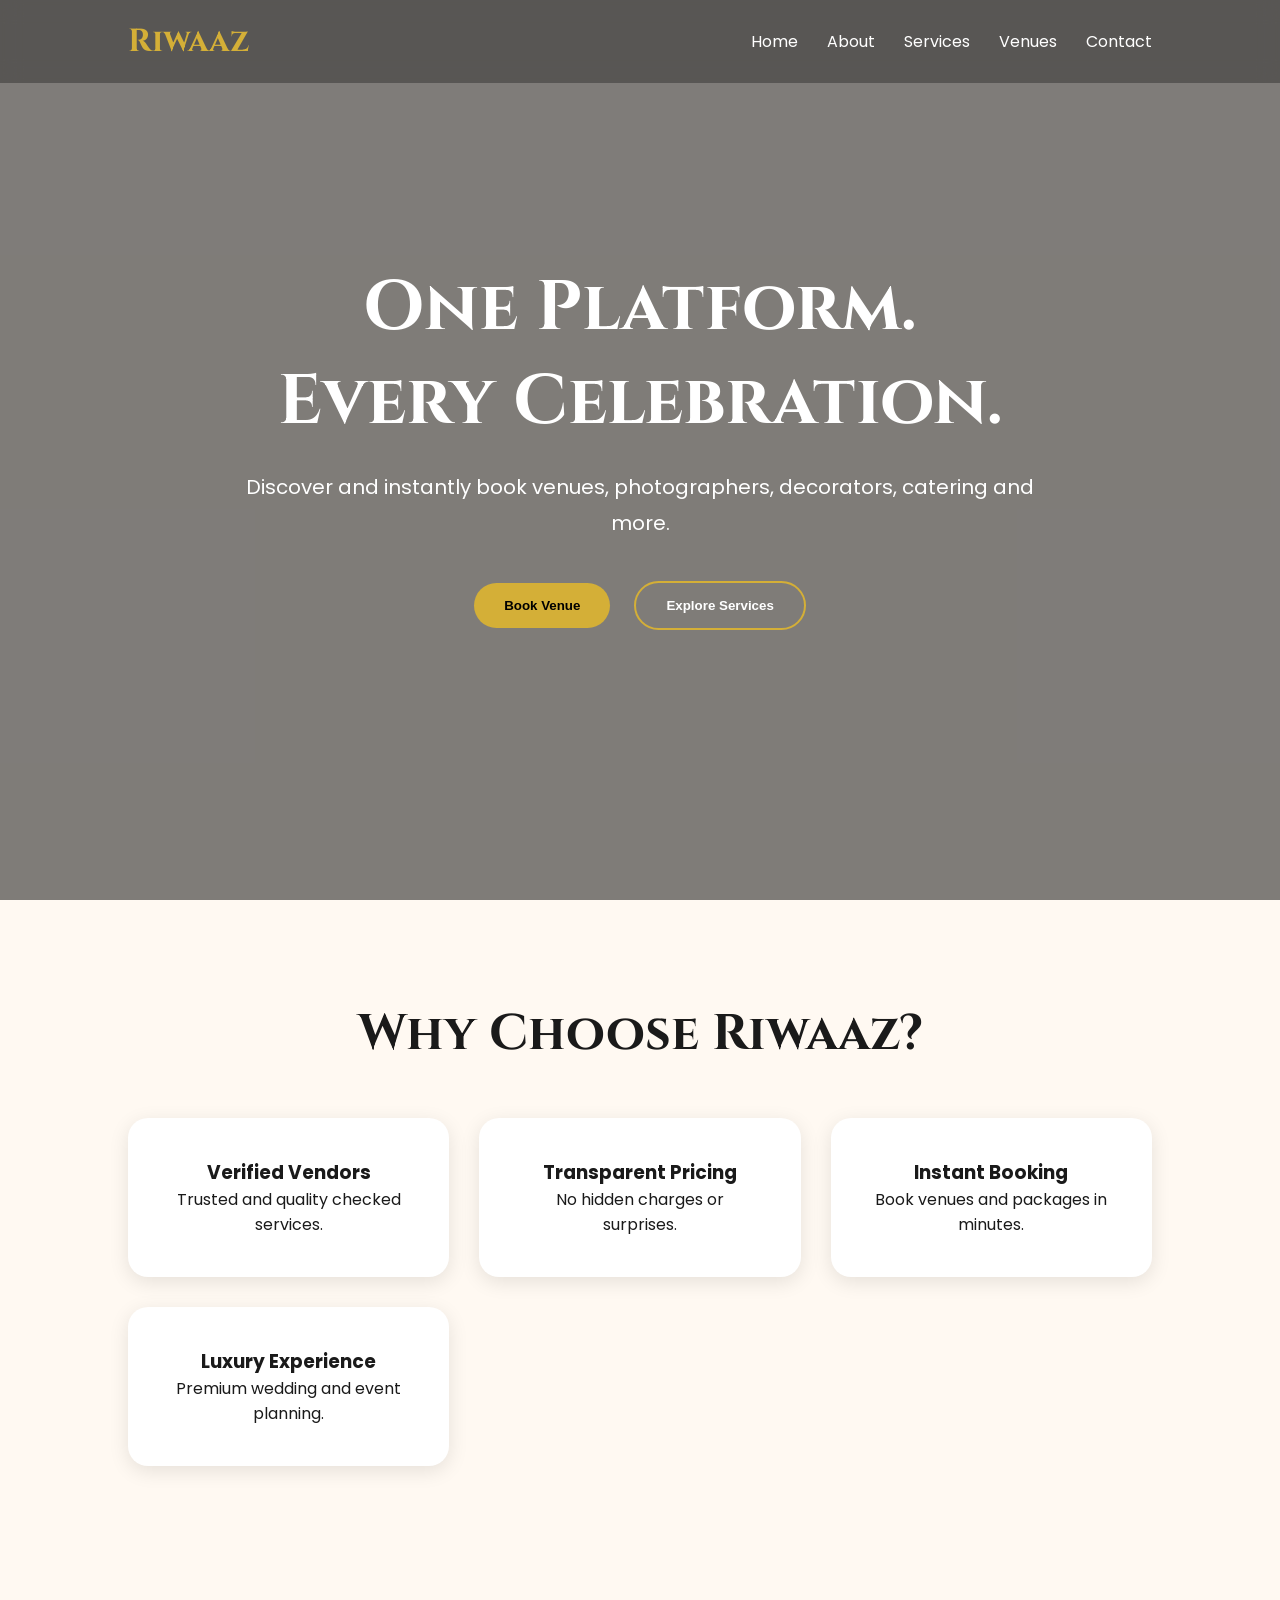
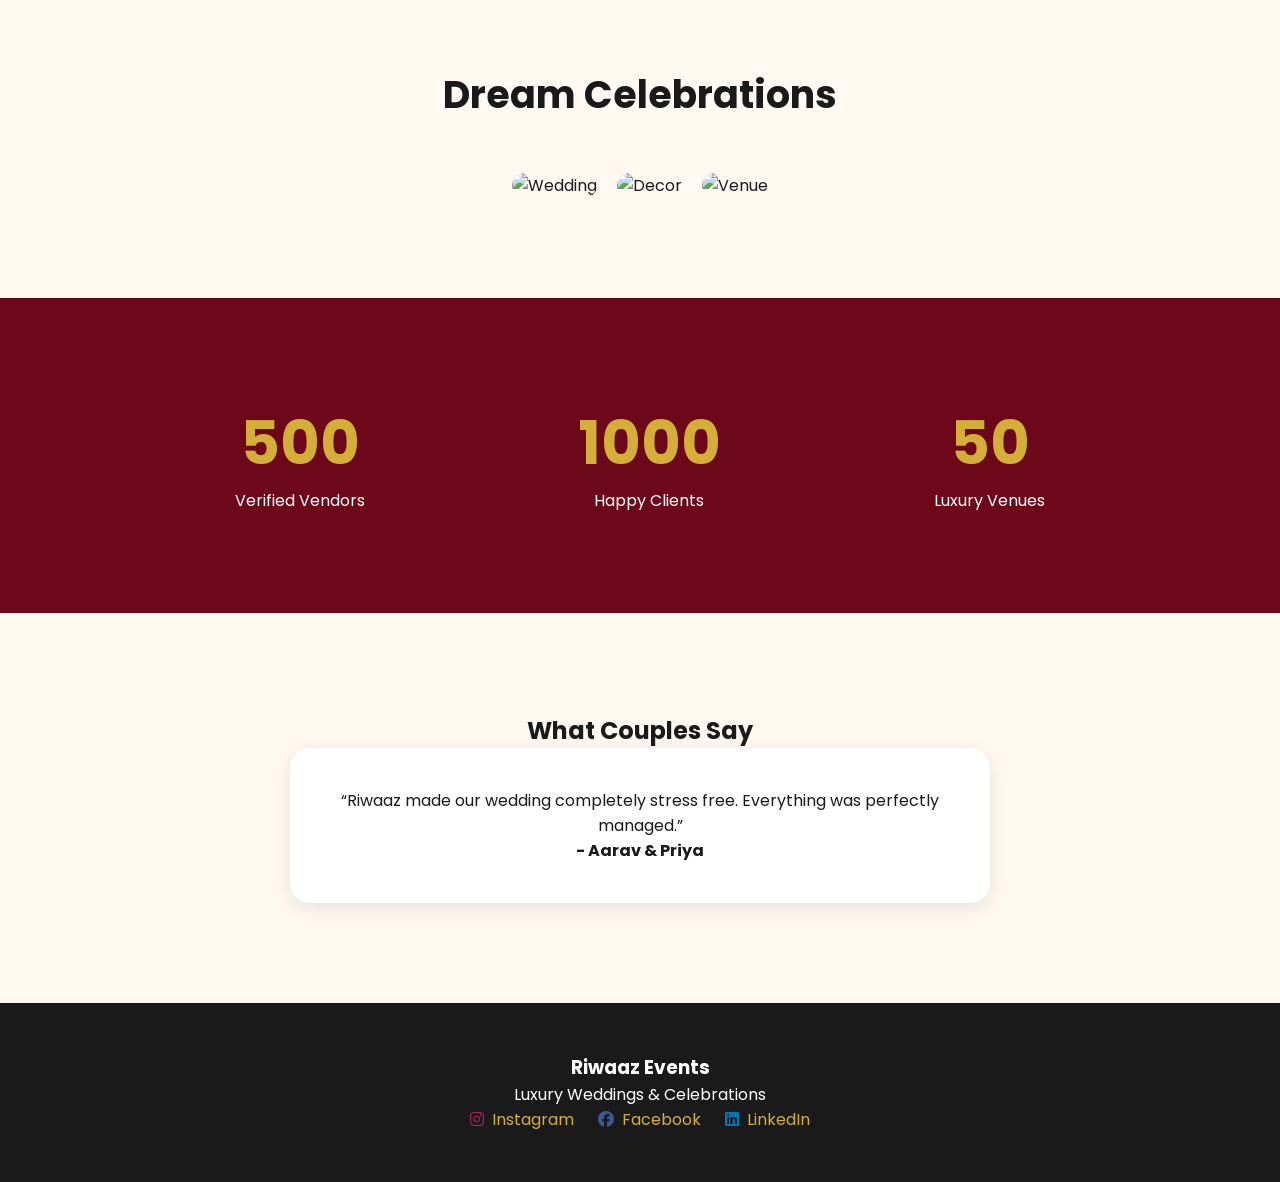
==== index.html @ e1d9c22d "pushing" ====
<!DOCTYPE html>
<html lang="en">

<head>
    <meta charset="UTF-8">
    <meta name="viewport" content="width=device-width, initial-scale=1.0">
    <title>Riwaaz Events</title>
    <link rel="stylesheet" href="index.css">
    <link rel="stylesheet" href="css/header.css">

    <link rel="preconnect" href="https://fonts.googleapis.com">
    <link rel="stylesheet" href="https://cdnjs.cloudflare.com/ajax/libs/font-awesome/6.5.2/css/all.min.css">
    <link href="https://fonts.googleapis.com/css2?family=Cinzel:wght@400;700&family=Poppins:wght@300;400;500;600&display=swap" rel="stylesheet">
    <script src="https://cdnjs.cloudflare.com/ajax/libs/gsap/3.12.5/gsap.min.js"></script>
    
</head>

<body>


    <!-- NAVBAR -->
    <header>
        <div class="logo">Riwaaz</div>
        <nav>
            <a href="index.html">Home</a>
            <a href="pages/about/about.html">About</a>
            <a href="pages/services/services.html">Services</a>
            <a href="pages/venues/venues.html">Venues</a>
            <a href="pages/contact/contact.html">Contact</a>
        </nav>

        <!-- MENU BUTTON -->
        <div class="menu-btn" id="menuBtn">
            <span></span>
            <span></span>
            <span></span>
        </div>

        <nav id="mobileNav">
            <a href="index.html">Home</a>
            <a href="pages/about/about.html">About</a>
            <a href="pages/services/services.html">Services</a>
            <a href="pages/venues/venues.html">Venues</a>
            <a href="pages/contact/contact.html">Contact</a>
        </nav>
    </header>



    <!-- HERO SECTION -->
    <section class="hero">
        <div class="overlay"></div>
        <div class="hero-content">
            <h1>One Platform.<br>Every Celebration.</h1>
            <p>
                Discover and instantly book venues, photographers,
                decorators, catering and more.
            </p>
            <div class="buttons">
                <a href="pages/contact/contact.html"><button>Book Venue</button></a>
                <a href="pages/services/services.html"><button class="outline">Explore Services</button></a>
            </div>
        </div>
    </section>
    <!-- FEATURES -->
    <section class="features">
        <h2>Why Choose Riwaaz?</h2>
        <div class="feature-grid">
            <div class="card">
                <h3>Verified Vendors</h3>
                <p>Trusted and quality checked services.</p>
            </div>
            <div class="card">
                <h3>Transparent Pricing</h3>
                <p>No hidden charges or surprises.</p>
            </div>
            <div class="card">
                <h3>Instant Booking</h3>
                <p>Book venues and packages in minutes.</p>
            </div>
            <div class="card">
                <h3>Luxury Experience</h3>
                <p>Premium wedding and event planning.</p>
            </div>
        </div>
    </section>
    <!-- GALLERY -->
    <section class="gallery-section">
        <h2>Dream Celebrations</h2>
        <div class="gallery">
            <img src="https://images.unsplash.com/photo-1519741497674-611481863552?q=80&w=1200&auto=format&fit=crop"
                alt="Wedding">
            <img src="https://images.unsplash.com/photo-1519225421980-715cb0215aed?q=80&w=1200&auto=format&fit=crop"
                alt="Decor">
            <img src="https://images.unsplash.com/photo-1469371670807-013ccf25f16a?q=80&w=1200&auto=format&fit=crop"
                alt="Venue">
        </div>
    </section>
    <!-- STATS -->
    <section class="stats">
        <div class="stat-box">
            <h2 class="counter" data-target="500">0</h2>
            <p>Verified Vendors</p>
        </div>
        <div class="stat-box">
            <h2 class="counter" data-target="1000">0</h2>
            <p>Happy Clients</p>
        </div>
        <div class="stat-box">
            <h2 class="counter" data-target="50">0</h2>
            <p>Luxury Venues</p>
        </div>
    </section>
    <!-- TESTIMONIAL -->
    <section class="testimonial">
        <h2>What Couples Say</h2>
        <div class="testimonial-box">
            <p>
                “Riwaaz made our wedding completely stress free.
                Everything was perfectly managed.”
            </p>
            <h4>- Aarav & Priya</h4>
        </div>
    </section>
    <!-- FOOTER -->
    <footer>
        <h3>Riwaaz Events</h3>
        <p>Luxury Weddings & Celebrations</p>
        <div class="socials">
            <a href="#"><span><i class="fa-brands fa-instagram instaIcon"></i>&nbsp; Instagram</span></a>
            <a href="#"><span><i class="fa-brands fa-facebook facebookIcon"></i>&nbsp; Facebook</span></a>
            <a href="#"><span><i class="fa-brands fa-linkedin linkedinIcon"></i>&nbsp; LinkedIn</span></a>
        </div>
    </footer>
    <script src="index.js"></script>
    <script src="shared.js"></script>
</body>

</html>
---- index.css ----
.hero {
    width: 100vw;
    height: 100vh;
    background: url('https://images.unsplash.com/photo-1511285560929-80b456fea0bc?q=80&w=1800&auto=format&fit=crop') center/ cover;
    position: relative;
    display: flex;
    justify-content: center;
    align-items: center;
    text-align: center;
}

.overlay {
    position: absolute;
    width: 100%;
    height: 100%;
    background: rgba(0, 0, 0, 0.5);
}

.hero-content {
    position: relative;
    z-index: 2;
    color: white;
    max-width: 800px;
}

.hero-content h1 {
    font-size: 70px;
    margin-bottom: 20px;
    font-family: 'Cinzel', serif;
}

.hero-content p {
    font-size: 20px;
    line-height: 1.8;
}

.buttons {
    margin-top: 30px;
}

button {
    padding: 15px 30px;
    border: none;
    background: #d4af37;
    color: black;
    margin: 10px;
    cursor: pointer;
    font-weight: bold;
    border-radius: 50px;
    transition: 0.4s;
}

button:hover {
    transform: translateY(-5px);
    box-shadow: 0 10px 20px rgba(212, 175, 55, 0.4);
}

.outline {
    background: transparent;
    border: 2px solid #d4af37;
    color: white;
}

.features {
    padding: 100px 10%;
    text-align: center;
}

.features h2 {
    font-size: 50px;
    margin-bottom: 50px;
    font-family: 'Cinzel', serif;
}

.feature-grid {
    display: grid;
    grid-template-columns: repeat(auto-fit, minmax(250px, 1fr));
    gap: 30px;
}

.card {
    background: white;
    padding: 40px;
    border-radius: 20px;
    transition: 0.4s;
    box-shadow: 0 5px 20px rgba(0, 0, 0, 0.1);
}

.card:hover {
    transform: translateY(-10px);
    border: 1px solid #d4af37;
}

.gallery-section {
    width: 100vw;
    padding: 100px 10%;
    text-align: center;
}

.gallery-section h2 {
    font-size: 50px;
    margin-bottom: 50px;
    font-size: 1cm;
}

.gallery {
    display: flex;
    flex-wrap: wrap;
    flex-direction: row;
    align-items: center;
    justify-content: center;
    /* /* display: grid;
    grid-template-columns: repeat(auto-fit, minmax(300px, 1fr)); */
    gap: 20px;
}

.gallery img {
    max-width: 300px;
    border-radius: 20px;
    transition: 0.4s;
}

.gallery img:hover {
    transform: scale(1.05);
}

.stats {
    padding: 100px 10%;
    display: flex;
    justify-content: space-around;
    text-align: center;
    background: #6d071a;
    color: white;
}

.stat-box h2 {
    font-size: 60px;
    color: #d4af37;
}

.testimonial {
    padding: 100px 10%;
    text-align: center;
}

.testimonial-box {
    max-width: 700px;
    margin: auto;
    background: white;
    padding: 40px;
    border-radius: 20px;
    box-shadow: 0 5px 20px rgba(0, 0, 0, 0.1);
}

footer {
    background: #1a1a1a;
    color: white;
    text-align: center;
    padding: 50px;
}

.socials span {
    margin: 10px;
    color: #d4af37;
}

.page-banner {
    height: 50vh;
    background: #6d071a;
    display: flex;
    justify-content: center;
    align-items: center;
    color: white;
    font-size: 40px;
    font-family: 'Cinzel', serif;
}

.content-section,
.contact-section,
.services-grid {
    padding: 100px 10%;
}

.services-grid {
    display: grid;
    grid-template-columns: repeat(auto-fit, minmax(250px, 1fr));
    gap: 30px;
}

.service-card {
    background: white;
    padding: 40px;
    border-radius: 20px;
    box-shadow: 0 5px 20px rgba(0, 0, 0, 0.1);
}

form {
    max-width: 600px;
    margin: auto;
    display: flex;
    flex-direction: column;
}

input,
textarea {
    padding: 15px;
    margin-bottom: 20px;
    border: none;
    border-radius: 10px;
}

textarea {
    height: 150px;
}

@media(max-width:720px) {
    .hero-content h1 {
        font-size: 45px;
    }

    .stats {
        flex-direction: column;
        gap: 40px;
    }


}

.socials a {
    text-decoration: none;
}

.instaIcon {
    color: #ab2563;
}

.facebookIcon {
    color: #3b5998;
}

.linkedinIcon {
    color: #0077B5;
}
---- css/header.css ----
* {
    margin: 0;
    padding: 0;
    box-sizing: border-box;
}
html{
    scroll-behavior: smooth;
}

body {
    font-family: 'Poppins', sans-serif;
    background: #fff9f2;
    color: #1a1a1a;
}

header {
    width: 100vw;
    display: flex;
    justify-content: space-between;
    align-items: center;
    padding: 20px 10%;
    position: fixed;
    z-index: 1000;
    background: rgba(0, 0, 0, 0.3);
    backdrop-filter: blur(10px);
}

.logo {
    font-size: 32px;
    color: #d4af37;
    font-family: 'Cinzel', serif;
    font-weight: bold;
}

nav a {
    color: white;
    margin-left: 25px;
    text-decoration: none;
    transition: 0.3s;
}

nav a:hover {
    color: #d4af37;
}


/* MENU BUTTON */

.menu-btn {
    width: 40px;
    height: 25px;
    display: none;
    flex-direction: column;
    justify-content: space-between;
    cursor: pointer;
    z-index: 2000;
}

.menu-btn span {
    width: 100%;
    height: 4px;
    background: white;
    border-radius: 10px;
    transition: 0.4s;
}

/* ANIMATION */

.menu-btn.active span:nth-child(1) {
    transform: rotate(45deg) translateY(14px);
}

.menu-btn.active span:nth-child(2) {
    opacity: 0;
}

.menu-btn.active span:nth-child(3) {
    transform: rotate(-45deg) translateY(-14px);
}

/* MOBILE NAVBAR */
#mobileNav {
    display: none;
}

@media(max-width:720px) {
    #mobileNav {
        display: flex;
        flex-direction: column;
    }

    #mobileNav a {
        padding: 15px;
        border-bottom: 1px solid rgba(255, 255, 255, 0.1);
        display: block;
    }

    header {
        flex-direction: row;
        padding: 20px 7%;
    }

    .menu-btn {
        display: flex;
    }

    nav {
        position: absolute;
        top: 100%;
        left: 0;
        width: 100%;
        background: #6d071a;
        display: flex;
        flex-direction: column;
        text-align: center;
        overflow: hidden;

        max-height: 0;
        transition: 0.5s;
    }

    nav a {
        padding: 20px;
        margin: 0;
        border-bottom: 1px solid rgba(255, 255, 255, 0.1);
    }

    nav.active {
        max-height: 500px;
    }
}
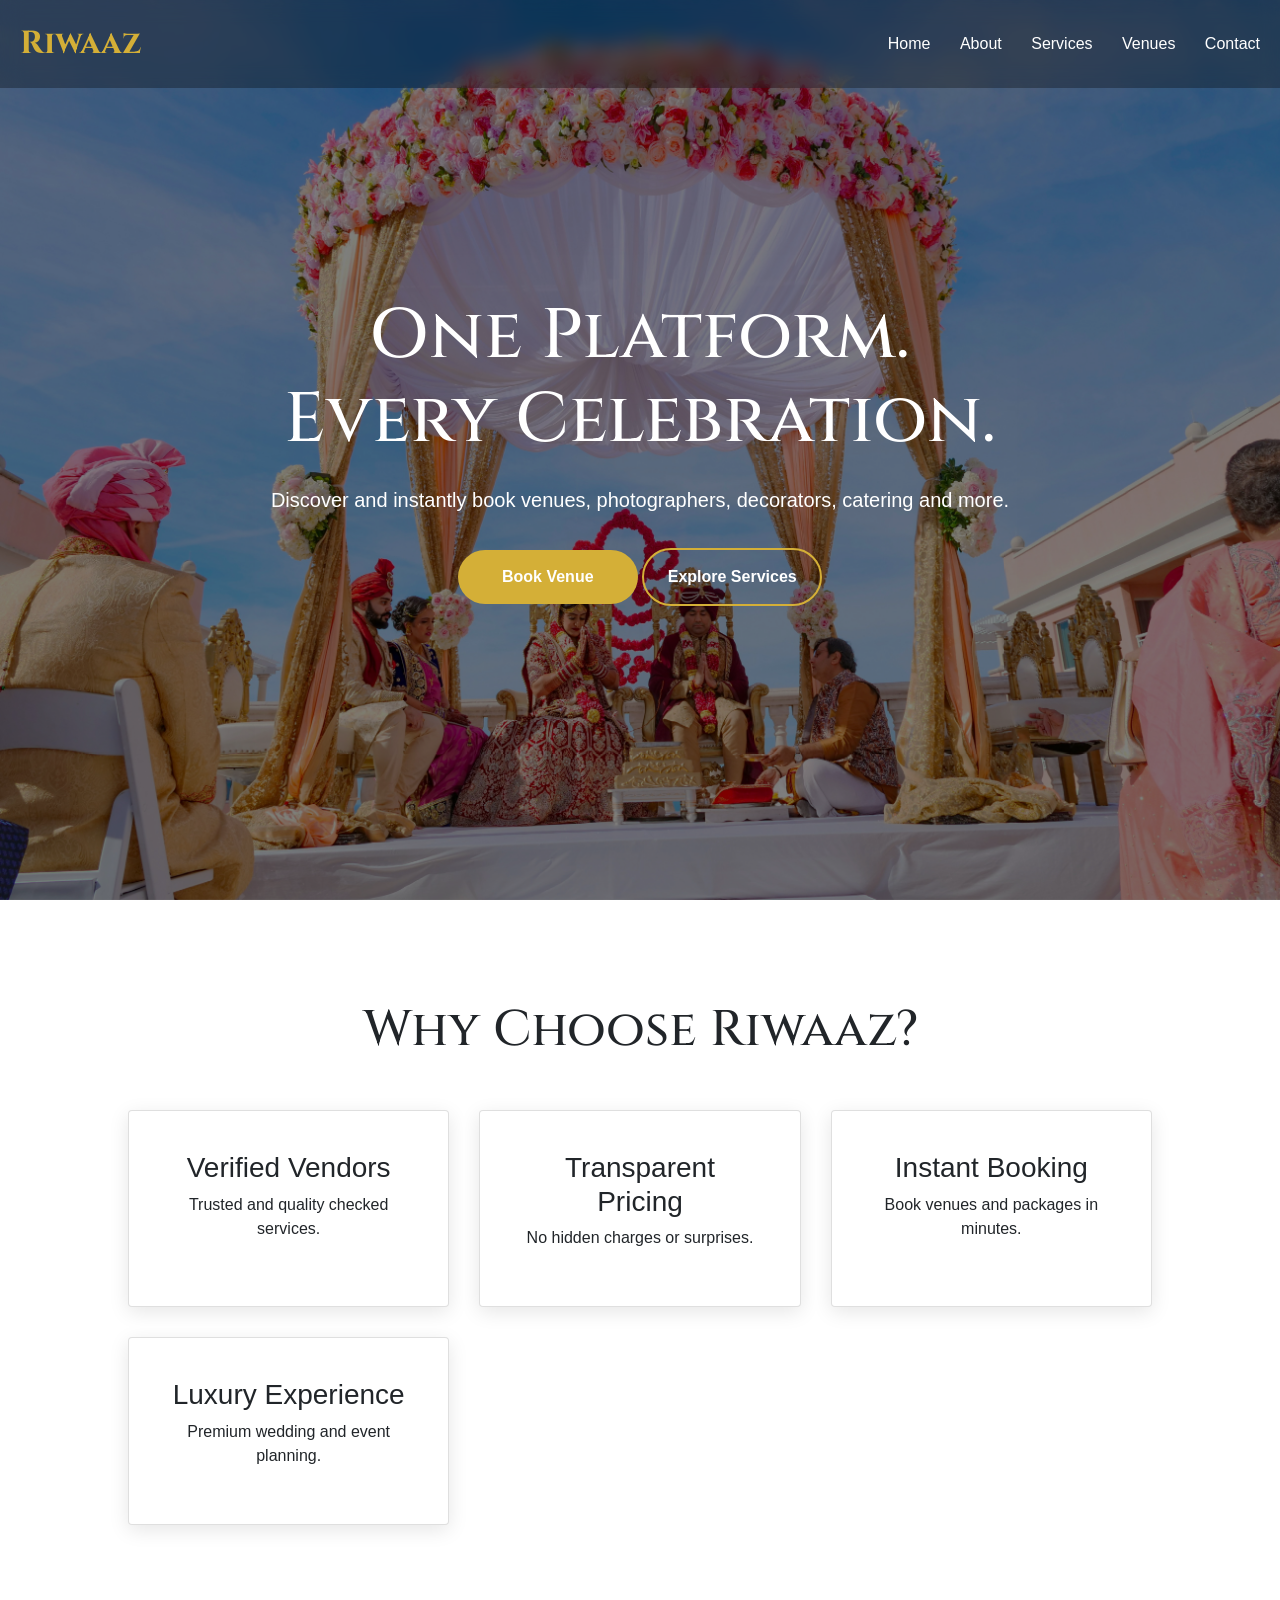
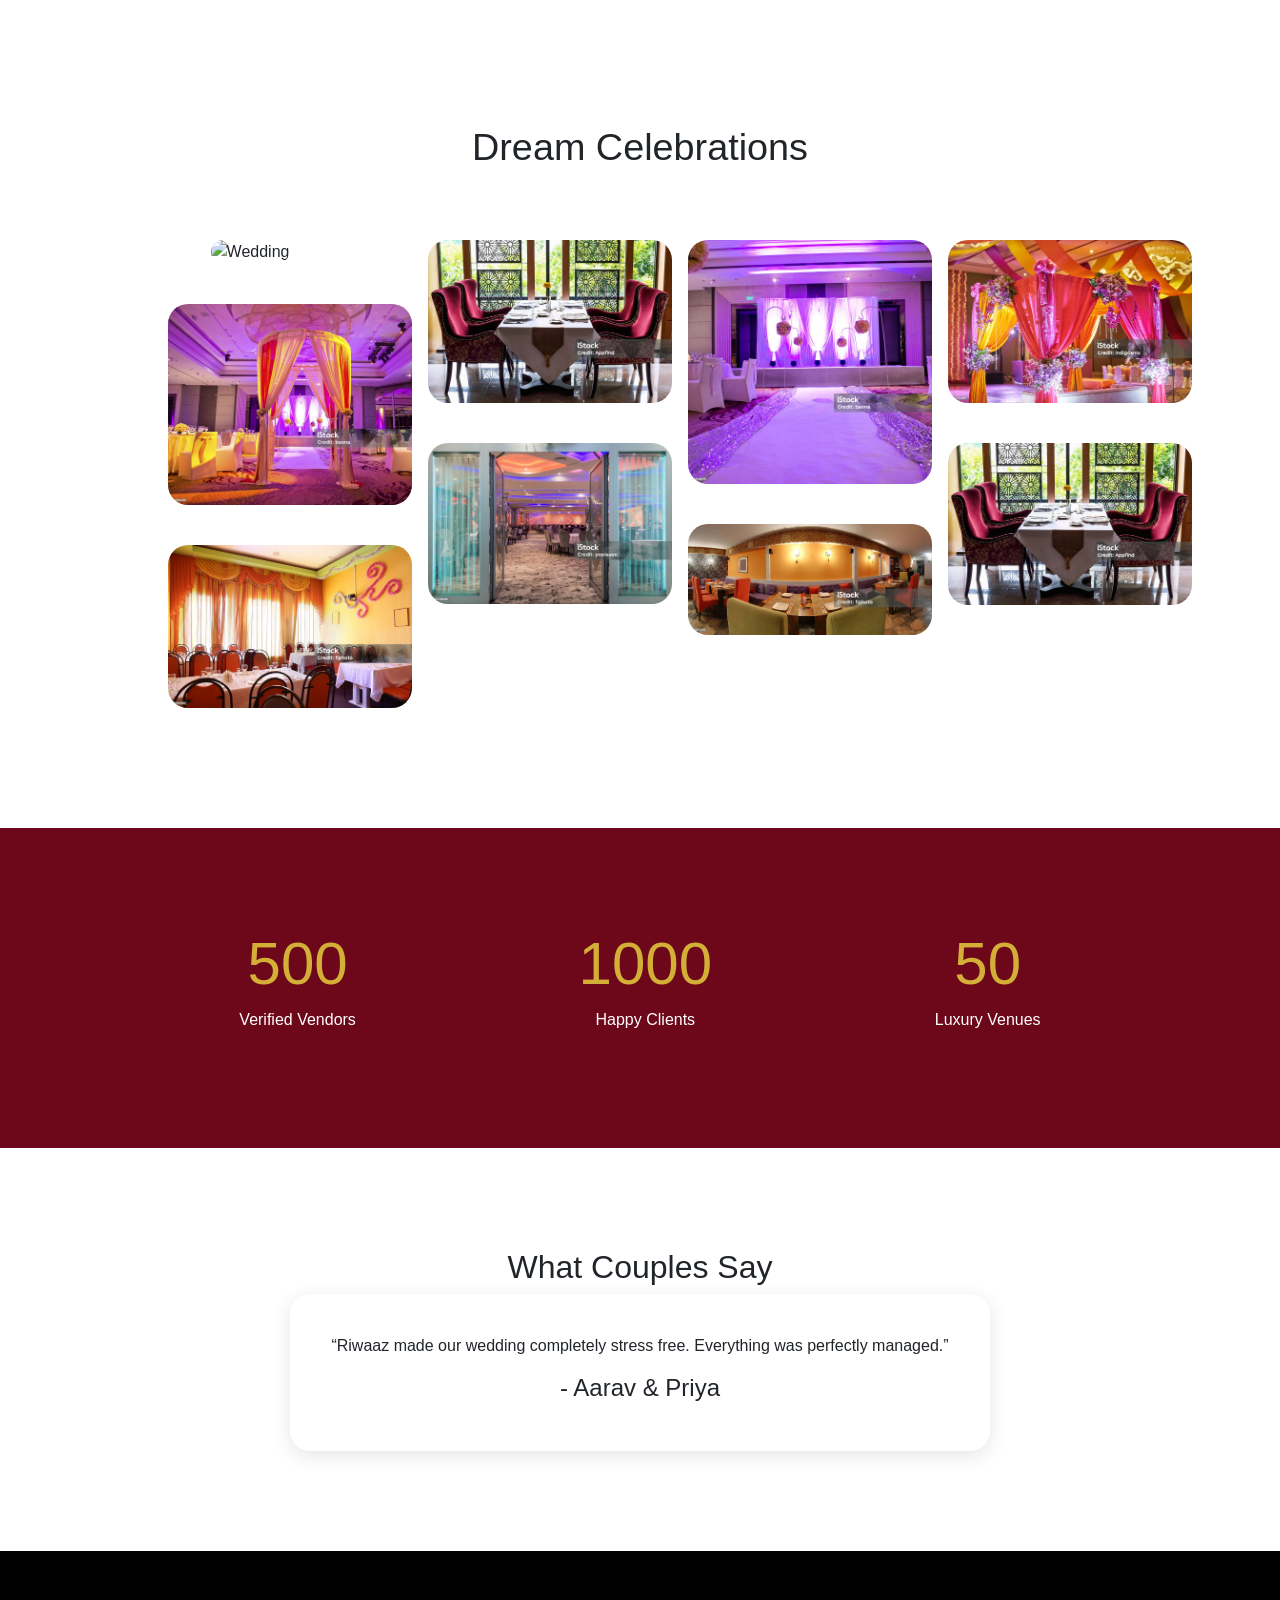
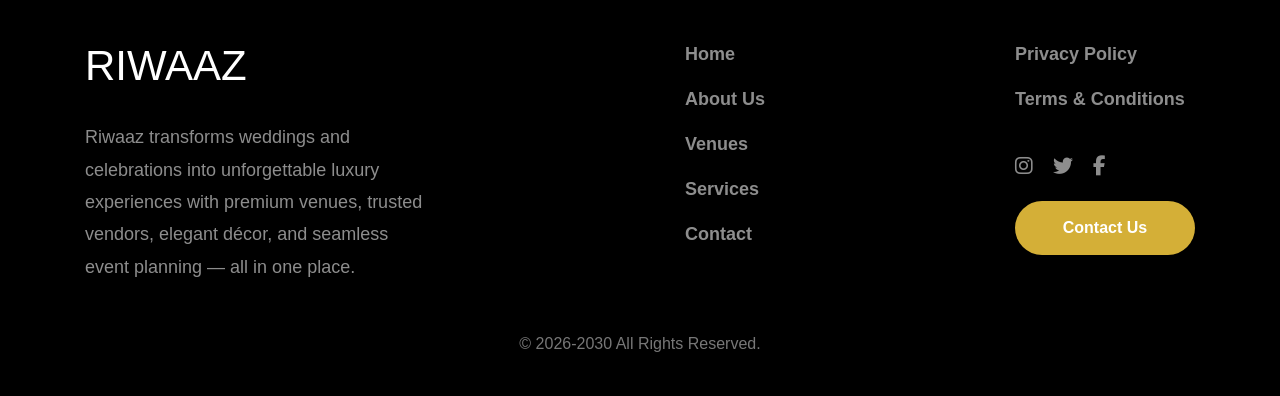
==== commit 84763384: "update" ====
--- a/index.html
+++ b/index.html
@@ -10,9 +10,18 @@
 
     <link rel="preconnect" href="https://fonts.googleapis.com">
     <link rel="stylesheet" href="https://cdnjs.cloudflare.com/ajax/libs/font-awesome/6.5.2/css/all.min.css">
-    <link href="https://fonts.googleapis.com/css2?family=Cinzel:wght@400;700&family=Poppins:wght@300;400;500;600&display=swap" rel="stylesheet">
+    <link
+        href="https://fonts.googleapis.com/css2?family=Cinzel:wght@400;700&family=Poppins:wght@300;400;500;600&display=swap"
+        rel="stylesheet">
     <script src="https://cdnjs.cloudflare.com/ajax/libs/gsap/3.12.5/gsap.min.js"></script>
-    
+    <!-- Bootstrap CSS -->
+    <link rel="stylesheet" href="https://cdn.jsdelivr.net/npm/bootstrap@4.6.2/dist/css/bootstrap.min.css">
+
+
+    <style>
+
+
+    </style>
 </head>
 
 <body>
@@ -20,7 +29,7 @@
 
     <!-- NAVBAR -->
     <header>
-        <div class="logo">Riwaaz</div>
+        <div class="logo-riwaaz">Riwaaz</div>
         <nav>
             <a href="index.html">Home</a>
             <a href="pages/about/about.html">About</a>
@@ -49,6 +58,28 @@
 
     <!-- HERO SECTION -->
     <section class="hero">
+        <div class="carousel-box">
+            <div id="carouselExampleSlidesOnly" class="carousel slide custom-prop" data-ride="carousel">
+                <div class="carousel-inner">
+                    <div class="carousel-item active">
+                        <img class="d-block w-100" src="images/img1.jpg" alt="First slide">
+                    </div>
+                    <div class="carousel-item">
+                        <img class="d-block w-100" src="images/img6.jpg" alt="Third slide">
+                    </div>
+                    <div class="carousel-item">
+                        <img class="d-block w-100" src="images/img8.jpg" alt="Third slide">
+                    </div>
+                    <div class="carousel-item">
+                        <img class="d-block w-100" src="images/img9.jpg" alt="Third slide">
+                    </div>
+                    <div class="carousel-item">
+                        <img class="d-block w-100" src="images/img10.jpg" alt="Third slide">
+                    </div>
+                </div>
+            </div>
+        </div>
+
         <div class="overlay"></div>
         <div class="hero-content">
             <h1>One Platform.<br>Every Celebration.</h1>
@@ -62,6 +93,9 @@
             </div>
         </div>
     </section>
+
+
+
     <!-- FEATURES -->
     <section class="features">
         <h2>Why Choose Riwaaz?</h2>
@@ -84,22 +118,27 @@
             </div>
         </div>
     </section>
+
     <!-- GALLERY -->
     <section class="gallery-section">
         <h2>Dream Celebrations</h2>
         <div class="gallery">
-            <img src="https://images.unsplash.com/photo-1519741497674-611481863552?q=80&w=1200&auto=format&fit=crop"
-                alt="Wedding">
-            <img src="https://images.unsplash.com/photo-1519225421980-715cb0215aed?q=80&w=1200&auto=format&fit=crop"
-                alt="Decor">
-            <img src="https://images.unsplash.com/photo-1469371670807-013ccf25f16a?q=80&w=1200&auto=format&fit=crop"
-                alt="Venue">
-        </div>
-    </section>
+            <img src="images/img7.jpg" alt="Wedding">
+            <img src="images/img11.jpg" alt="Decor">
+            <img src="images/img3.jpg" alt="Venue">
+            <img src="images/img4.jpg" alt="Decor">
+            <img src="images/img5.jpg" alt="Venue">
+            <img src="images/img12.jpg" alt="Venue">
+            <img src="images/img2.jpg" alt="Decor">
+            <img src="images/img13.jpg" alt="Decor">
+            <img src="images/img4.jpg" alt="Venue">
+        </div>
+    </section>
+
     <!-- STATS -->
     <section class="stats">
         <div class="stat-box">
-            <h2 class="counter" data-target="500">0</h2>
+            <h2 class="counter" data-target="500">0 </h2>
             <p>Verified Vendors</p>
         </div>
         <div class="stat-box">
@@ -122,18 +161,78 @@
             <h4>- Aarav & Priya</h4>
         </div>
     </section>
+
+
+
+
     <!-- FOOTER -->
-    <footer>
-        <h3>Riwaaz Events</h3>
-        <p>Luxury Weddings & Celebrations</p>
-        <div class="socials">
-            <a href="#"><span><i class="fa-brands fa-instagram instaIcon"></i>&nbsp; Instagram</span></a>
-            <a href="#"><span><i class="fa-brands fa-facebook facebookIcon"></i>&nbsp; Facebook</span></a>
-            <a href="#"><span><i class="fa-brands fa-linkedin linkedinIcon"></i>&nbsp; LinkedIn</span></a>
-        </div>
+    <footer class="footer">
+
+        <div class="container">
+
+            <div class="footer-flex">
+
+                <!-- LEFT -->
+                <div class="footer-box">
+                    <h1 class="logo">RIWAAZ</h1>
+
+                    <p>
+                        Riwaaz transforms weddings and celebrations into unforgettable
+                        luxury experiences with premium venues, trusted vendors,
+                        elegant décor, and seamless event planning — all in one place.
+                    </p>
+                </div>
+
+                <!-- LINKS -->
+                <div class="footer-box">
+                    <a href="index.html">Home</a>
+                    <a href="pages/about/about.html">About Us</a>
+                    <a href="pages/venues/venues.html">Venues</a>
+                    <a href="pages/services/services.html">Services</a>
+                    <a href="pages/contact/contact.html">Contact</a>
+                </div>
+
+
+                <!-- RIGHT -->
+                <div class="footer-box">
+
+                    <a href="#">Privacy Policy</a>
+                    <a href="#">Terms & Conditions</a>
+
+                    <div class="icons">
+                        <i class="fab fa-instagram"></i>
+                        <i class="fab fa-twitter"></i>
+                        <i class="fab fa-facebook-f"></i>
+                    </div>
+
+                    <button>Contact Us</button>
+
+                </div>
+
+            </div>
+
+            <hr>
+
+            <div class="copyright">
+                © 2026-2030 All Rights Reserved.
+            </div>
+
+        </div>
+
     </footer>
+
+
+
+
     <script src="index.js"></script>
-    <script src="shared.js"></script>
+    <script src="js/header.js"></script>
+    <!-- jQuery -->
+    <script src="https://cdn.jsdelivr.net/npm/jquery@3.5.1/dist/jquery.min.js"></script>
+
+    <!-- Bootstrap Bundle JS -->
+    <script src="https://cdn.jsdelivr.net/npm/bootstrap@4.6.2/dist/js/bootstrap.bundle.min.js"></script>
+
+
 </body>
 
 </html>
--- a/index.css
+++ b/index.css
@@ -1,12 +1,29 @@
 .hero {
     width: 100vw;
     height: 100vh;
-    background: url('https://images.unsplash.com/photo-1511285560929-80b456fea0bc?q=80&w=1800&auto=format&fit=crop') center/ cover;
     position: relative;
     display: flex;
     justify-content: center;
     align-items: center;
     text-align: center;
+}
+
+.carousel-box{
+    width: 100vw;
+    height: 100%;
+    position: absolute;
+    z-index: -1;
+}
+
+.custom-prop {
+    width: 100%;
+    height: 100%;
+    object-fit: cover;
+}
+.carousel-box img{
+    width: 100%;
+    height: 100vh;
+    background-size: cover;
 }
 
 .overlay {
@@ -46,7 +63,7 @@
     margin: 10px;
     cursor: pointer;
     font-weight: bold;
-    border-radius: 50px;
+    border-radius: 50px !important;
     transition: 0.4s;
 }
 
@@ -104,20 +121,27 @@
 }
 
 .gallery {
+    column-width: 200px;
+}
+
+.gallery img {
+    width: 100%;
+    margin:20px 40px;
+    border-radius: 20px;
+    transition: 0.4s;
+}
+
+@media(max-width:420px){
+    .gallery{
     display: flex;
-    flex-wrap: wrap;
-    flex-direction: row;
+    flex-direction:column;
     align-items: center;
     justify-content: center;
-    /* /* display: grid;
-    grid-template-columns: repeat(auto-fit, minmax(300px, 1fr)); */
-    gap: 20px;
-}
-
-.gallery img {
-    max-width: 300px;
-    border-radius: 20px;
-    transition: 0.4s;
+    column-width: none;
+}
+    .gallery img{
+        max-width: 300px;
+    }
 }
 
 .gallery img:hover {
@@ -126,11 +150,19 @@
 
 .stats {
     padding: 100px 10%;
-    display: flex;
+    display: flex !important;
+    flex-direction: row;
     justify-content: space-around;
     text-align: center;
     background: #6d071a;
     color: white;
+}
+
+@media(max-width:768px){
+    .stats{
+        flex-direction:column;
+        gap:50px;   
+    }
 }
 
 .stat-box h2 {
@@ -152,92 +184,115 @@
     box-shadow: 0 5px 20px rgba(0, 0, 0, 0.1);
 }
 
-footer {
-    background: #1a1a1a;
-    color: white;
-    text-align: center;
-    padding: 50px;
-}
-
-.socials span {
-    margin: 10px;
-    color: #d4af37;
-}
-
-.page-banner {
-    height: 50vh;
-    background: #6d071a;
-    display: flex;
-    justify-content: center;
-    align-items: center;
-    color: white;
-    font-size: 40px;
-    font-family: 'Cinzel', serif;
-}
-
-.content-section,
-.contact-section,
-.services-grid {
-    padding: 100px 10%;
-}
-
-.services-grid {
-    display: grid;
-    grid-template-columns: repeat(auto-fit, minmax(250px, 1fr));
-    gap: 30px;
-}
-
-.service-card {
-    background: white;
-    padding: 40px;
-    border-radius: 20px;
-    box-shadow: 0 5px 20px rgba(0, 0, 0, 0.1);
-}
-
-form {
-    max-width: 600px;
-    margin: auto;
-    display: flex;
-    flex-direction: column;
-}
-
-input,
-textarea {
-    padding: 15px;
-    margin-bottom: 20px;
-    border: none;
-    border-radius: 10px;
-}
-
-textarea {
-    height: 150px;
-}
-
-@media(max-width:720px) {
-    .hero-content h1 {
-        font-size: 45px;
-    }
-
-    .stats {
-        flex-direction: column;
-        gap: 40px;
-    }
-
-
-}
-
-.socials a {
-    text-decoration: none;
-}
-
-.instaIcon {
-    color: #ab2563;
-}
-
-.facebookIcon {
-    color: #3b5998;
-}
-
-.linkedinIcon {
-    color: #0077B5;
-}+
+
+
+.footer{
+    background:black;
+    padding:90px 0 40px;
+}
+
+.footer-flex{
+    display:flex;
+    justify-content:space-between;
+    flex-wrap:wrap;
+    gap:50px;
+}
+
+.footer-box{
+    display:flex;
+    flex-direction:column;
+}
+
+.logo{
+    color:white;
+    font-size:42px;
+    margin-bottom:30px;
+}
+
+.footer-box p{
+    color:#8d8d8d;
+    font-size:18px;
+    line-height:1.8;
+    max-width:350px;
+}
+
+.footer-box a{
+    color:#8d8d8d;
+    text-decoration:none;
+    margin-bottom:18px;
+    font-size:18px;
+    font-weight:600;
+    transition:0.3s;
+}
+
+.footer-box a:hover{
+    color:white;
+}
+
+.icons{
+    margin:25px 0;
+    display:flex;
+    gap:20px;
+}
+
+.icons i{
+    color:#8d8d8d;
+    font-size:20px;
+    cursor:pointer;
+    transition:0.3s;
+}
+
+.icons i:hover{
+    background: #d4af37;
+}
+button{
+    width:180px;
+    padding:15px;
+    border:none;
+    border-radius:50px;
+    background: #d4af37;
+    color:white;
+    font-size:18px;
+    font-weight:600;
+    cursor:pointer;
+    transition:0.3s;
+}
+
+button:hover{
+    background: #d4af37;
+    transform:translateY(-3px);
+}
+
+hr{
+    border:1px solid #222;
+    margin:70px 0 40px;
+}
+
+.copyright{
+    text-align:center;
+    color:#777;
+    font-size:16px;
+}
+
+@media(max-width:420px){
+
+    .footer-flex{
+        width: 100%;
+        display: flex;
+        flex-direction:column;
+        text-align:center;
+        align-items: center;
+        justify-content: center;
+    }
+
+    .footer-box p{
+        max-width:100%;
+    }
+
+    .icons{
+        justify-content:center;
+    }
+
+
+}
--- a/css/header.css
+++ b/css/header.css
@@ -15,17 +15,17 @@
 
 header {
     width: 100vw;
-    display: flex;
-    justify-content: space-between;
-    align-items: center;
-    padding: 20px 10%;
+    display: flex !important;
+    justify-content: space-between !important;
+    align-items: center !important;
+    padding: 20px 20px;
     position: fixed;
     z-index: 1000;
     background: rgba(0, 0, 0, 0.3);
     backdrop-filter: blur(10px);
 }
 
-.logo {
+.logo-riwaaz {
     font-size: 32px;
     color: #d4af37;
     font-family: 'Cinzel', serif;
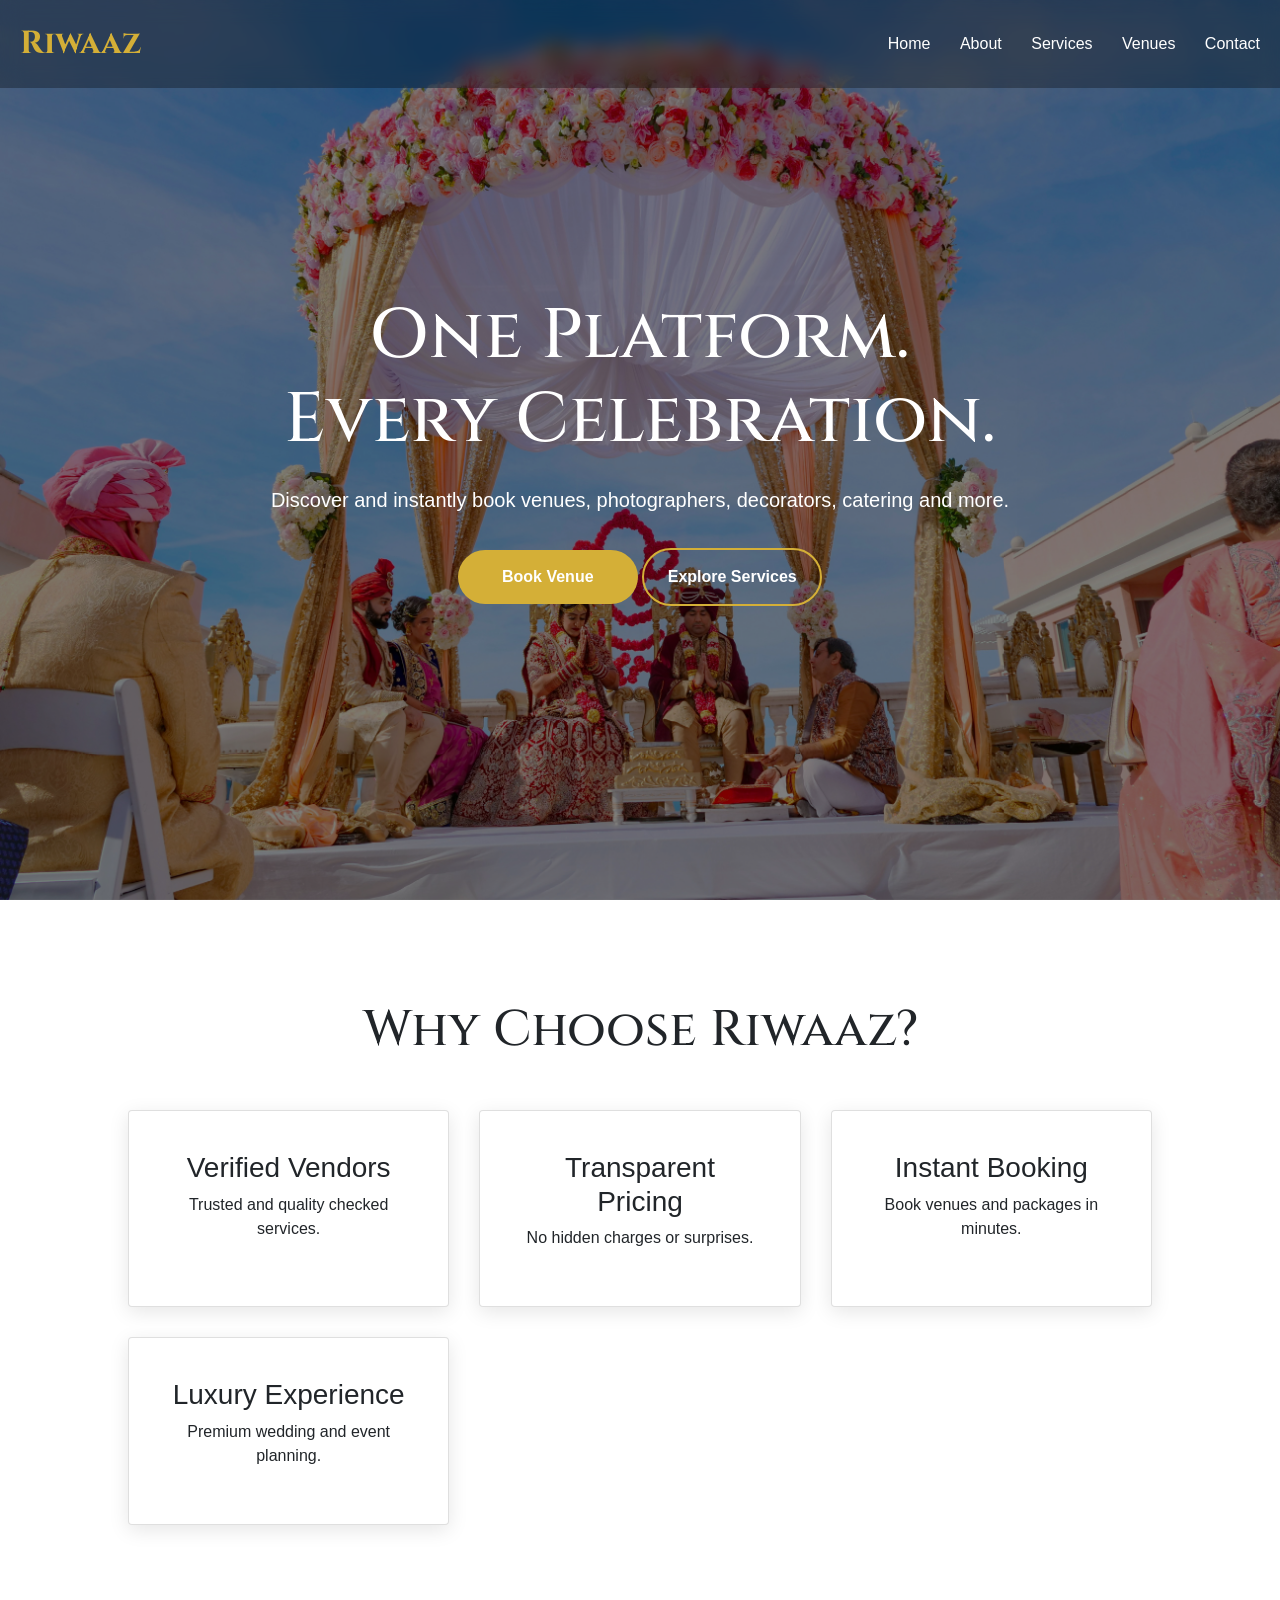
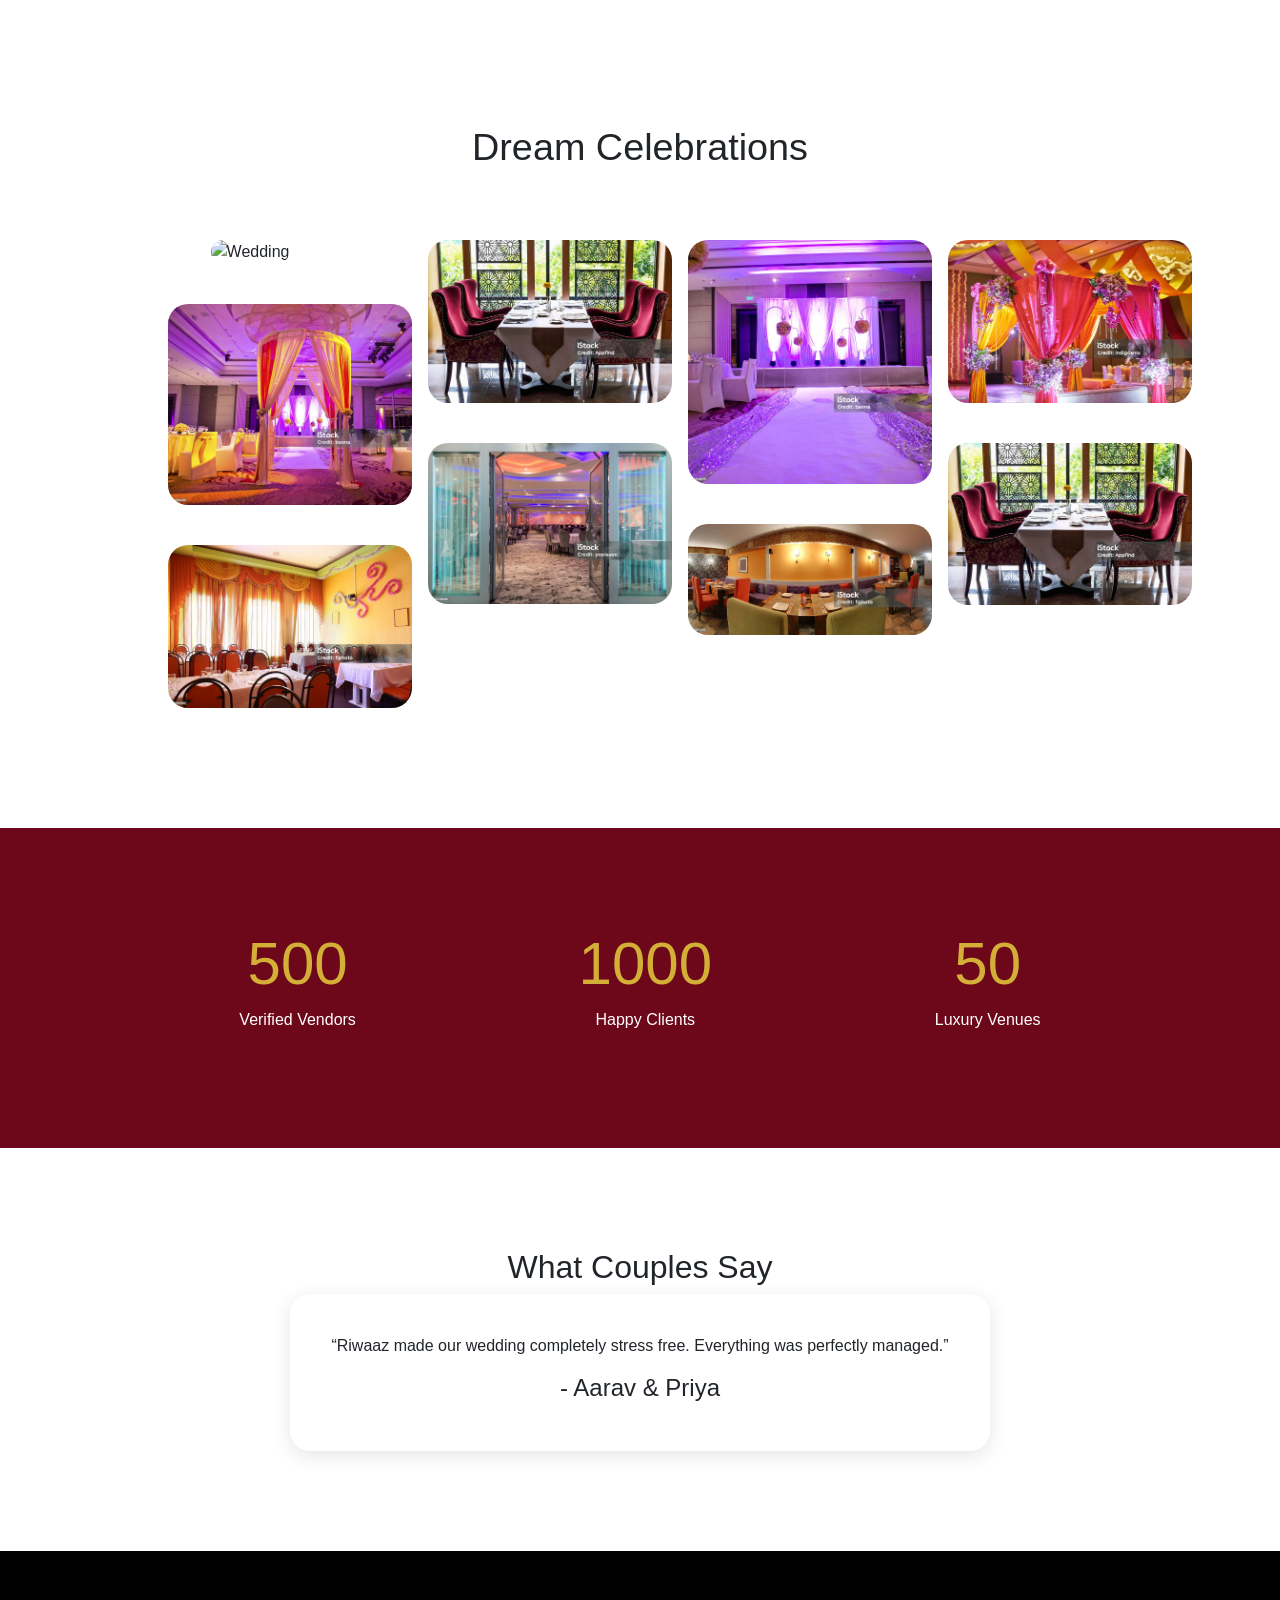
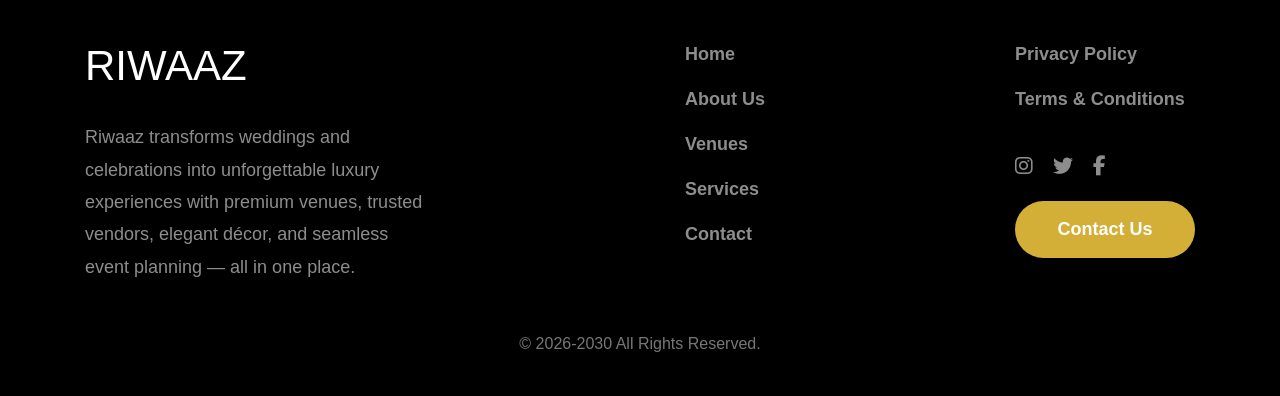
==== commit 5f000db5: "update" ====
--- a/index.html
+++ b/index.html
@@ -205,7 +205,7 @@
                         <i class="fab fa-facebook-f"></i>
                     </div>
 
-                    <button>Contact Us</button>
+                    <a href="pages/contact/contact.html"><button>Contact Us</button></a>
 
                 </div>
 
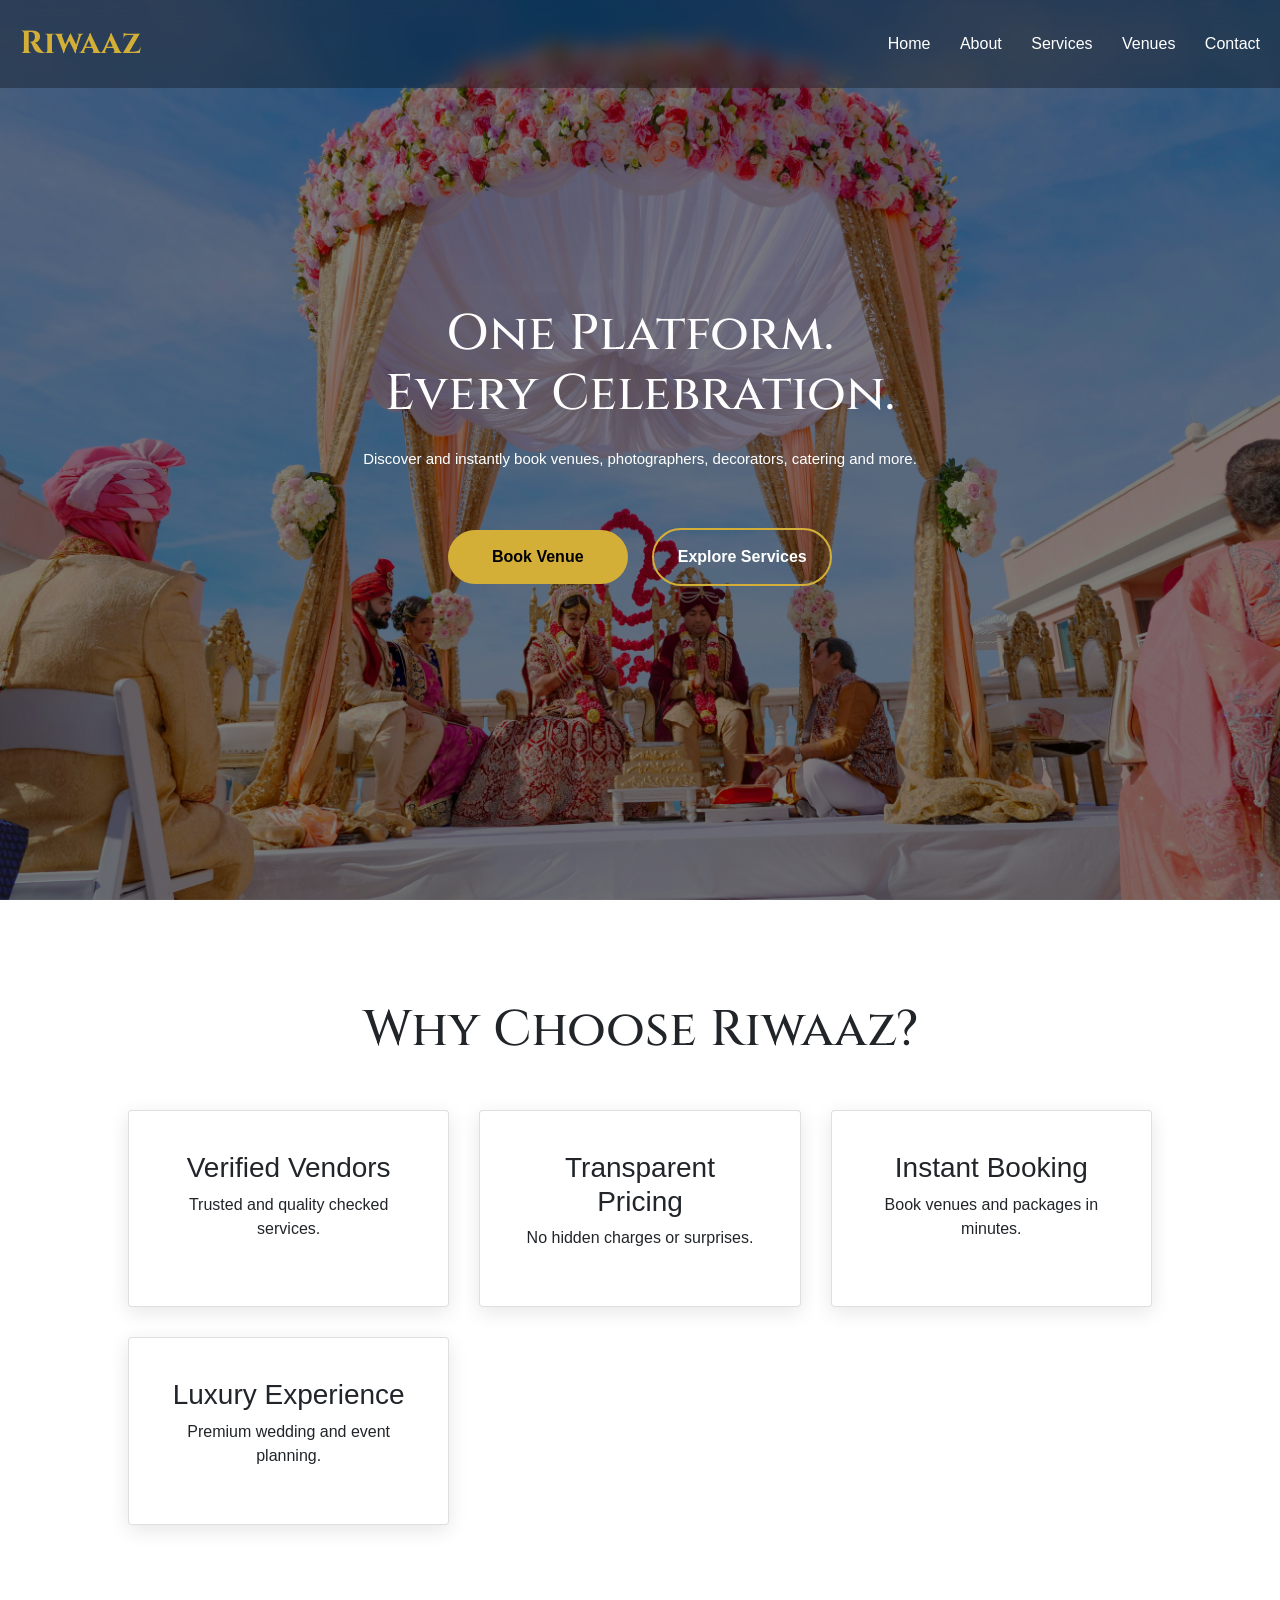
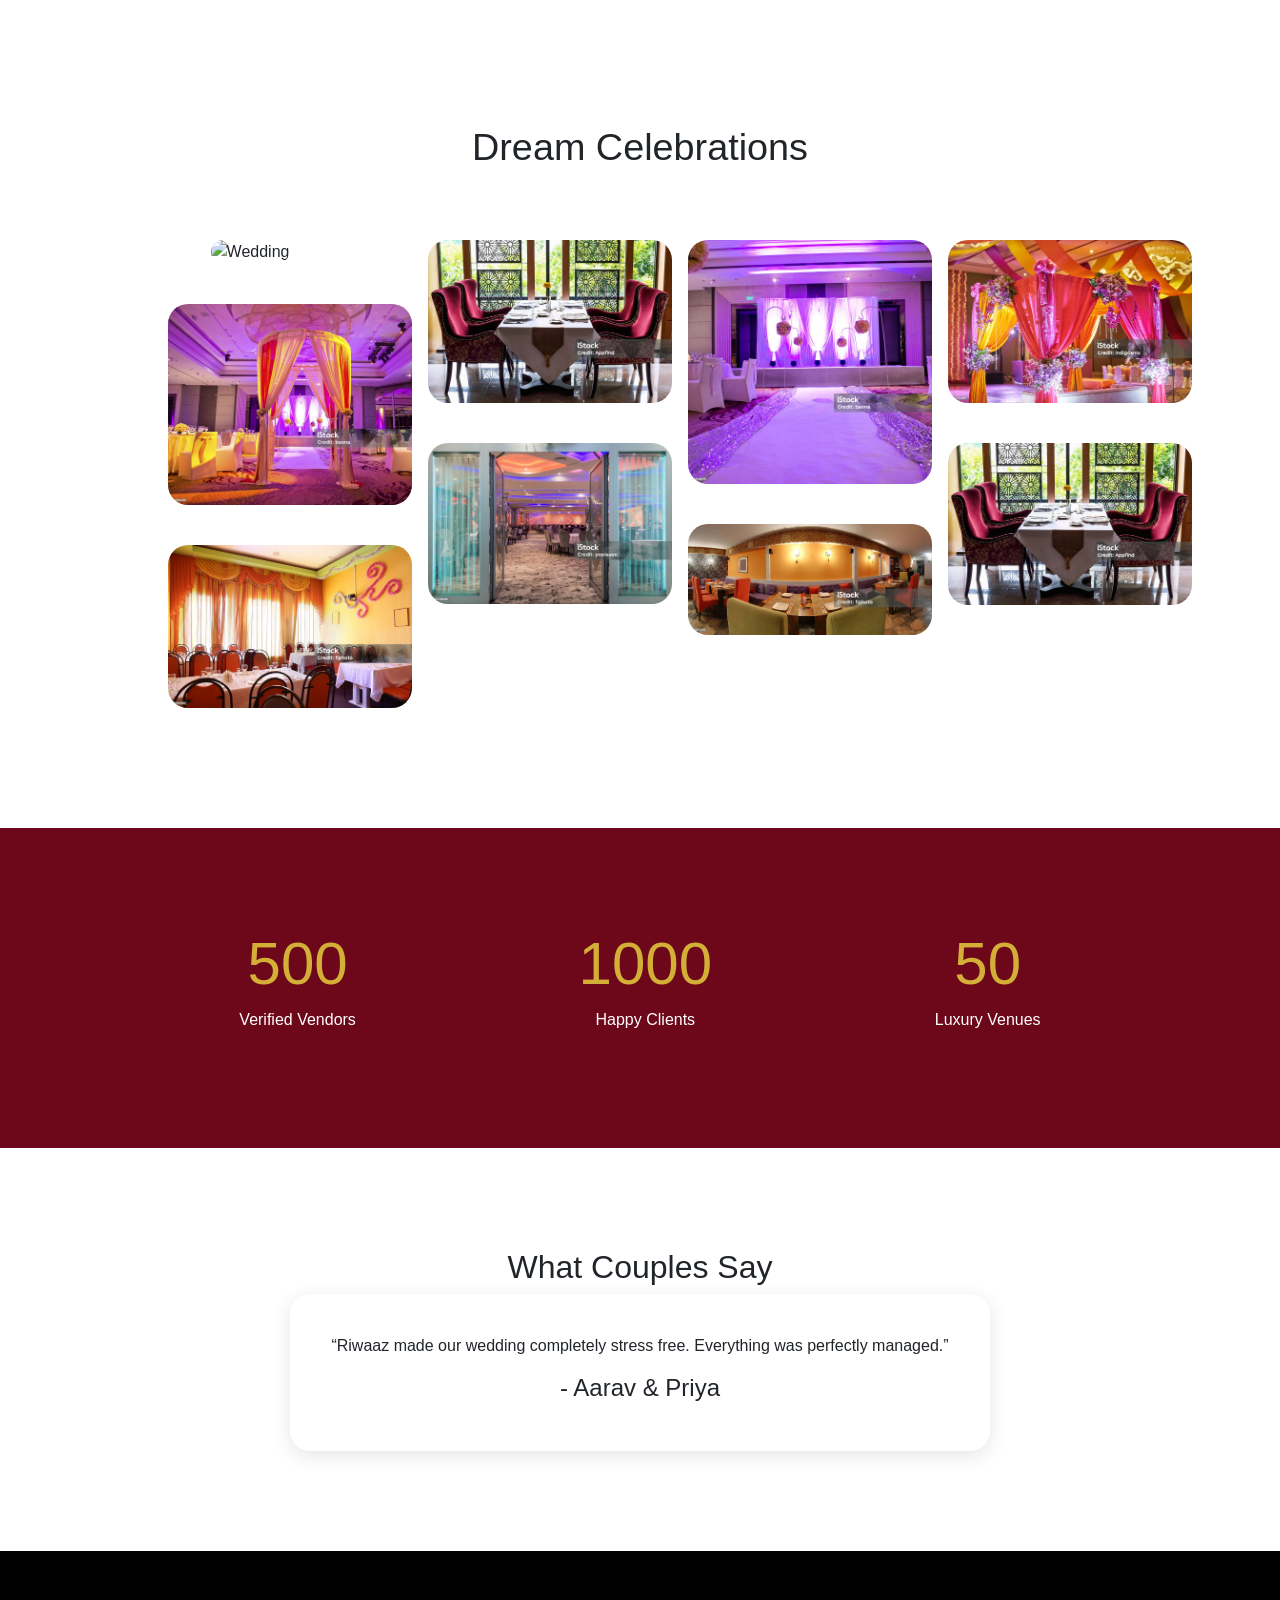
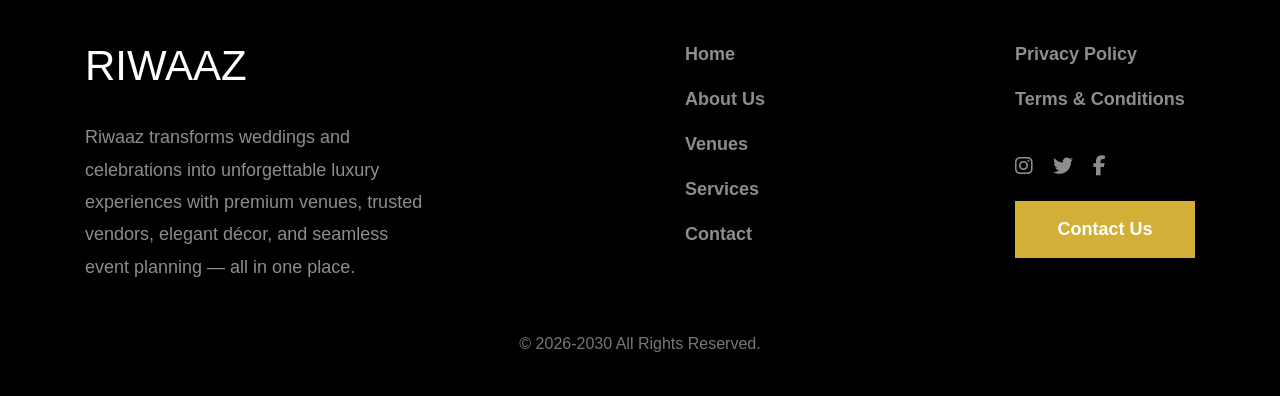
==== commit 3aa4184f: "update" ====
--- a/index.html
+++ b/index.html
@@ -88,8 +88,8 @@
                 decorators, catering and more.
             </p>
             <div class="buttons">
-                <a href="pages/contact/contact.html"><button>Book Venue</button></a>
-                <a href="pages/services/services.html"><button class="outline">Explore Services</button></a>
+                <a href="pages/contact/contact.html"><button class="button-hero">Book Venue</button></a>
+                <a href="pages/services/services.html"><button class="button-hero outline">Explore Services</button></a>
             </div>
         </div>
     </section>
--- a/index.css
+++ b/index.css
@@ -28,7 +28,7 @@
 
 .overlay {
     position: absolute;
-    width: 100%;
+    width: 100vw;
     height: 100%;
     background: rgba(0, 0, 0, 0.5);
 }
@@ -38,16 +38,21 @@
     z-index: 2;
     color: white;
     max-width: 800px;
+    display: flex;
+    flex-direction: column;
+    align-items: center;
+    justify-content: center;
+    /* background-color: #d4af37; */
 }
 
 .hero-content h1 {
-    font-size: 70px;
+    font-size: 50px;
     margin-bottom: 20px;
     font-family: 'Cinzel', serif;
 }
 
 .hero-content p {
-    font-size: 20px;
+    font-size: 15px;
     line-height: 1.8;
 }
 
@@ -55,8 +60,8 @@
     margin-top: 30px;
 }
 
-button {
-    padding: 15px 30px;
+.button-hero {
+    padding: 15px 20px;
     border: none;
     background: #d4af37;
     color: black;
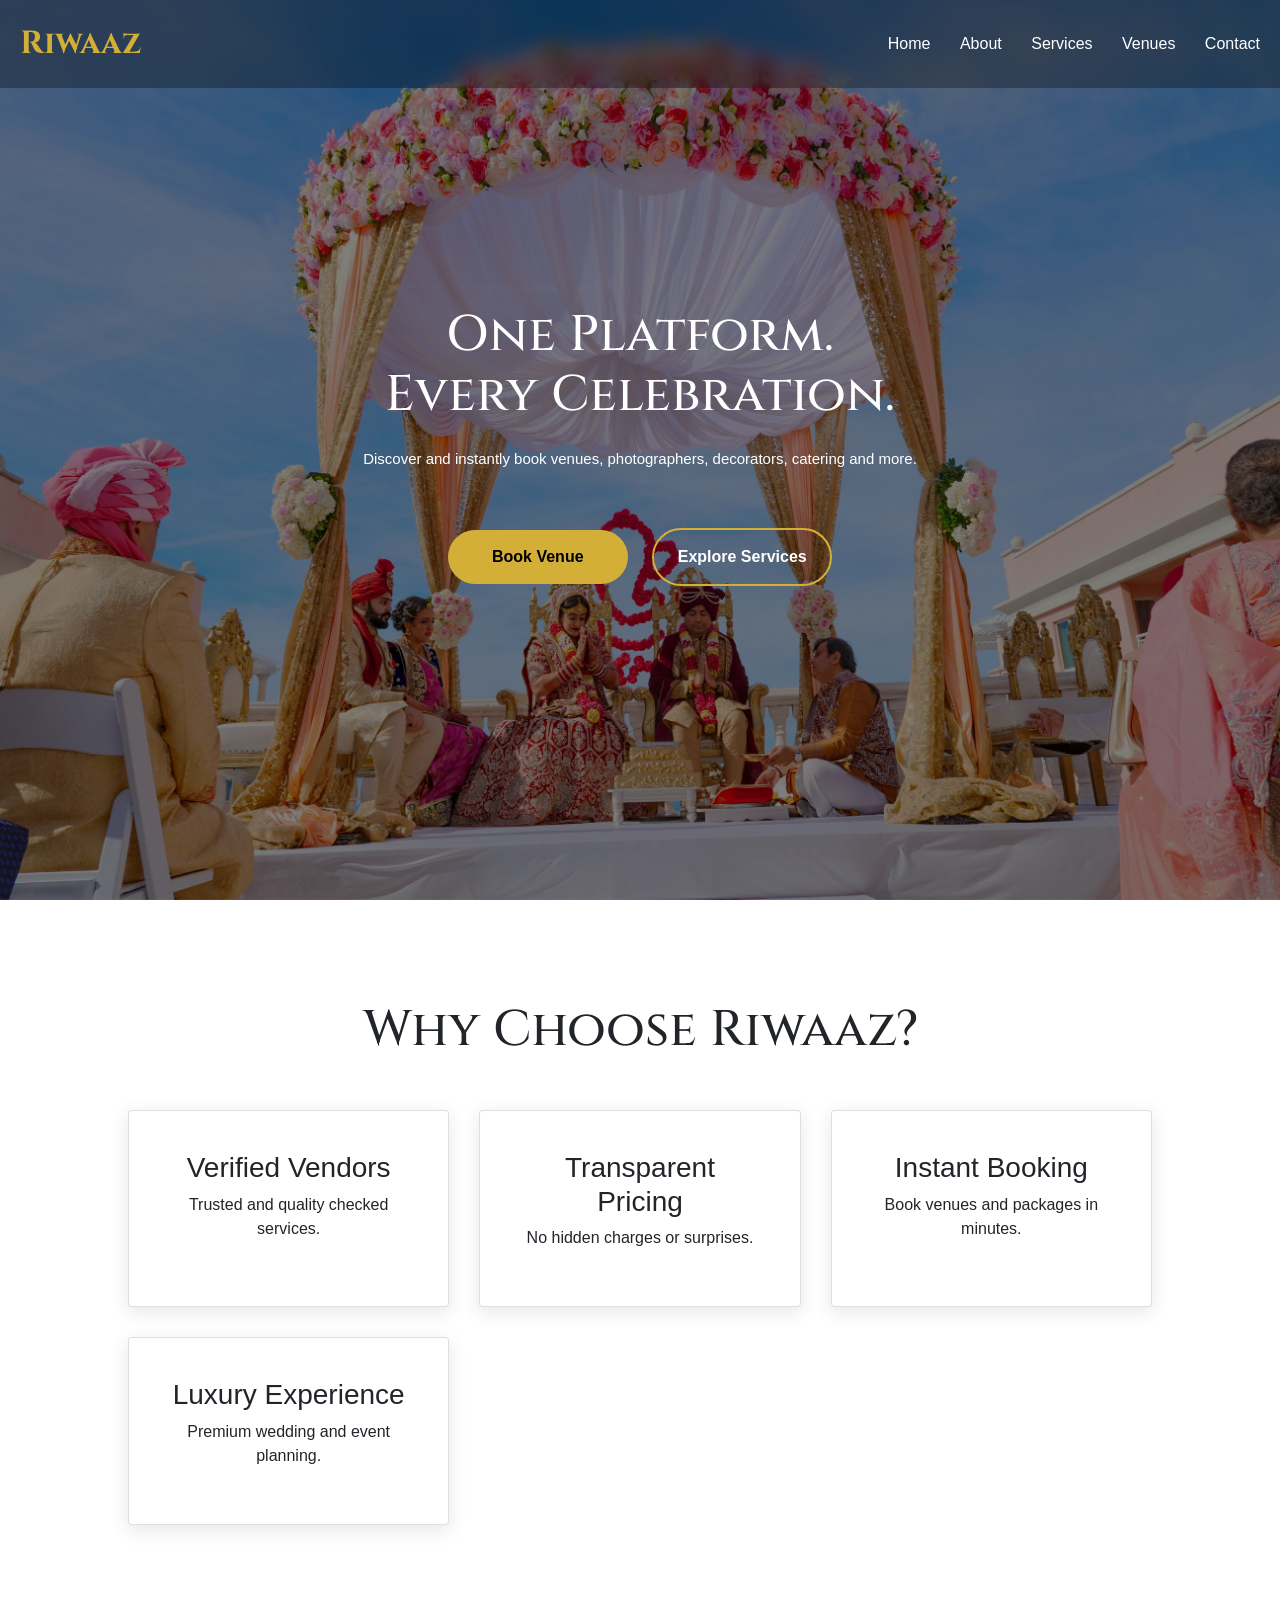
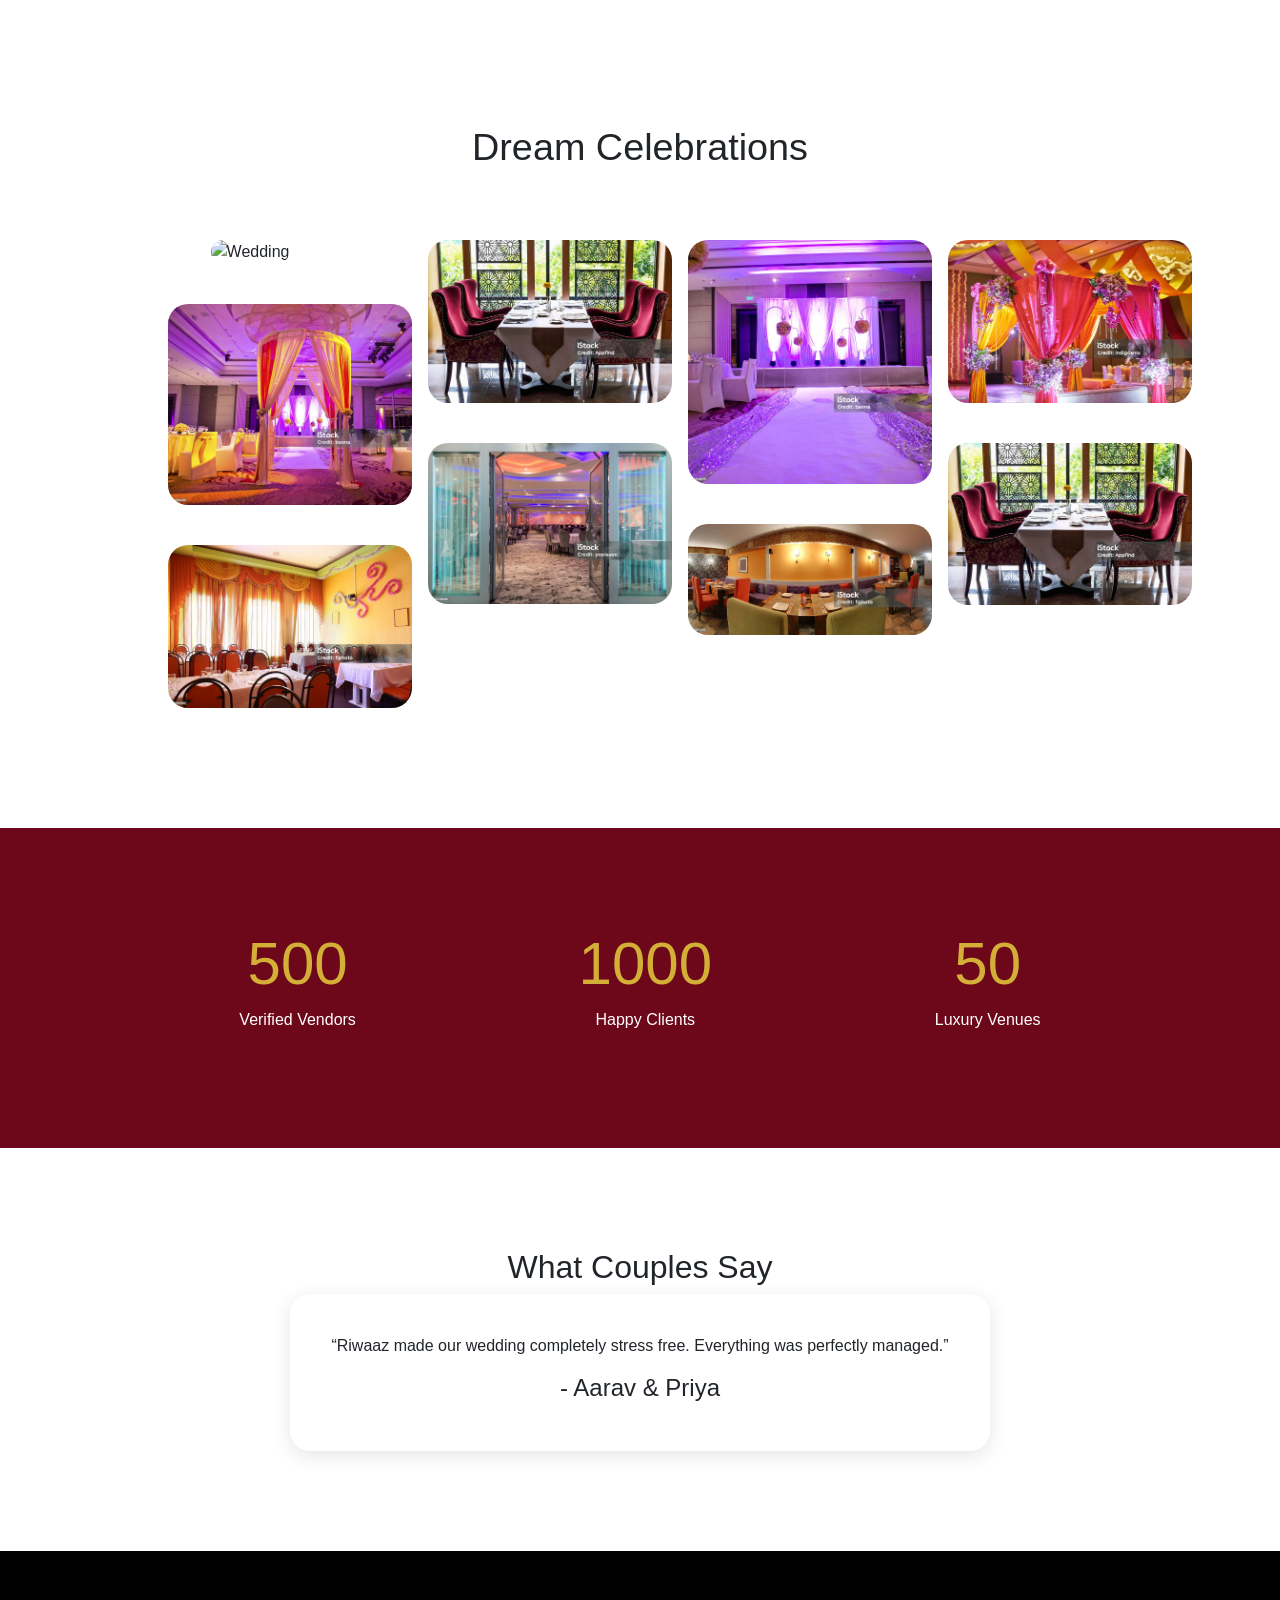
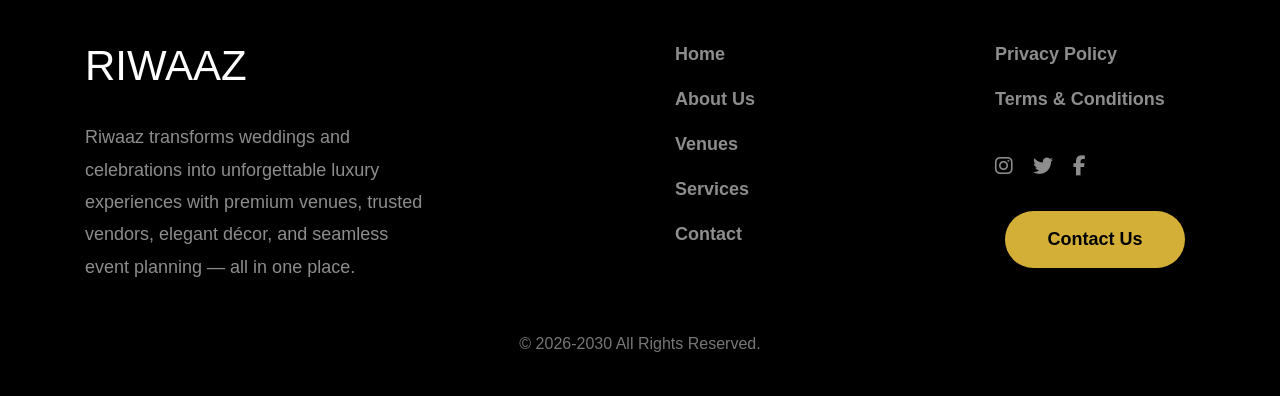
==== commit 09418d27: "update" ====
--- a/index.html
+++ b/index.html
@@ -205,7 +205,7 @@
                         <i class="fab fa-facebook-f"></i>
                     </div>
 
-                    <a href="pages/contact/contact.html"><button>Contact Us</button></a>
+                    <a href="pages/contact/contact.html"><button class="button-hero">Contact Us</button></a>
 
                 </div>
 
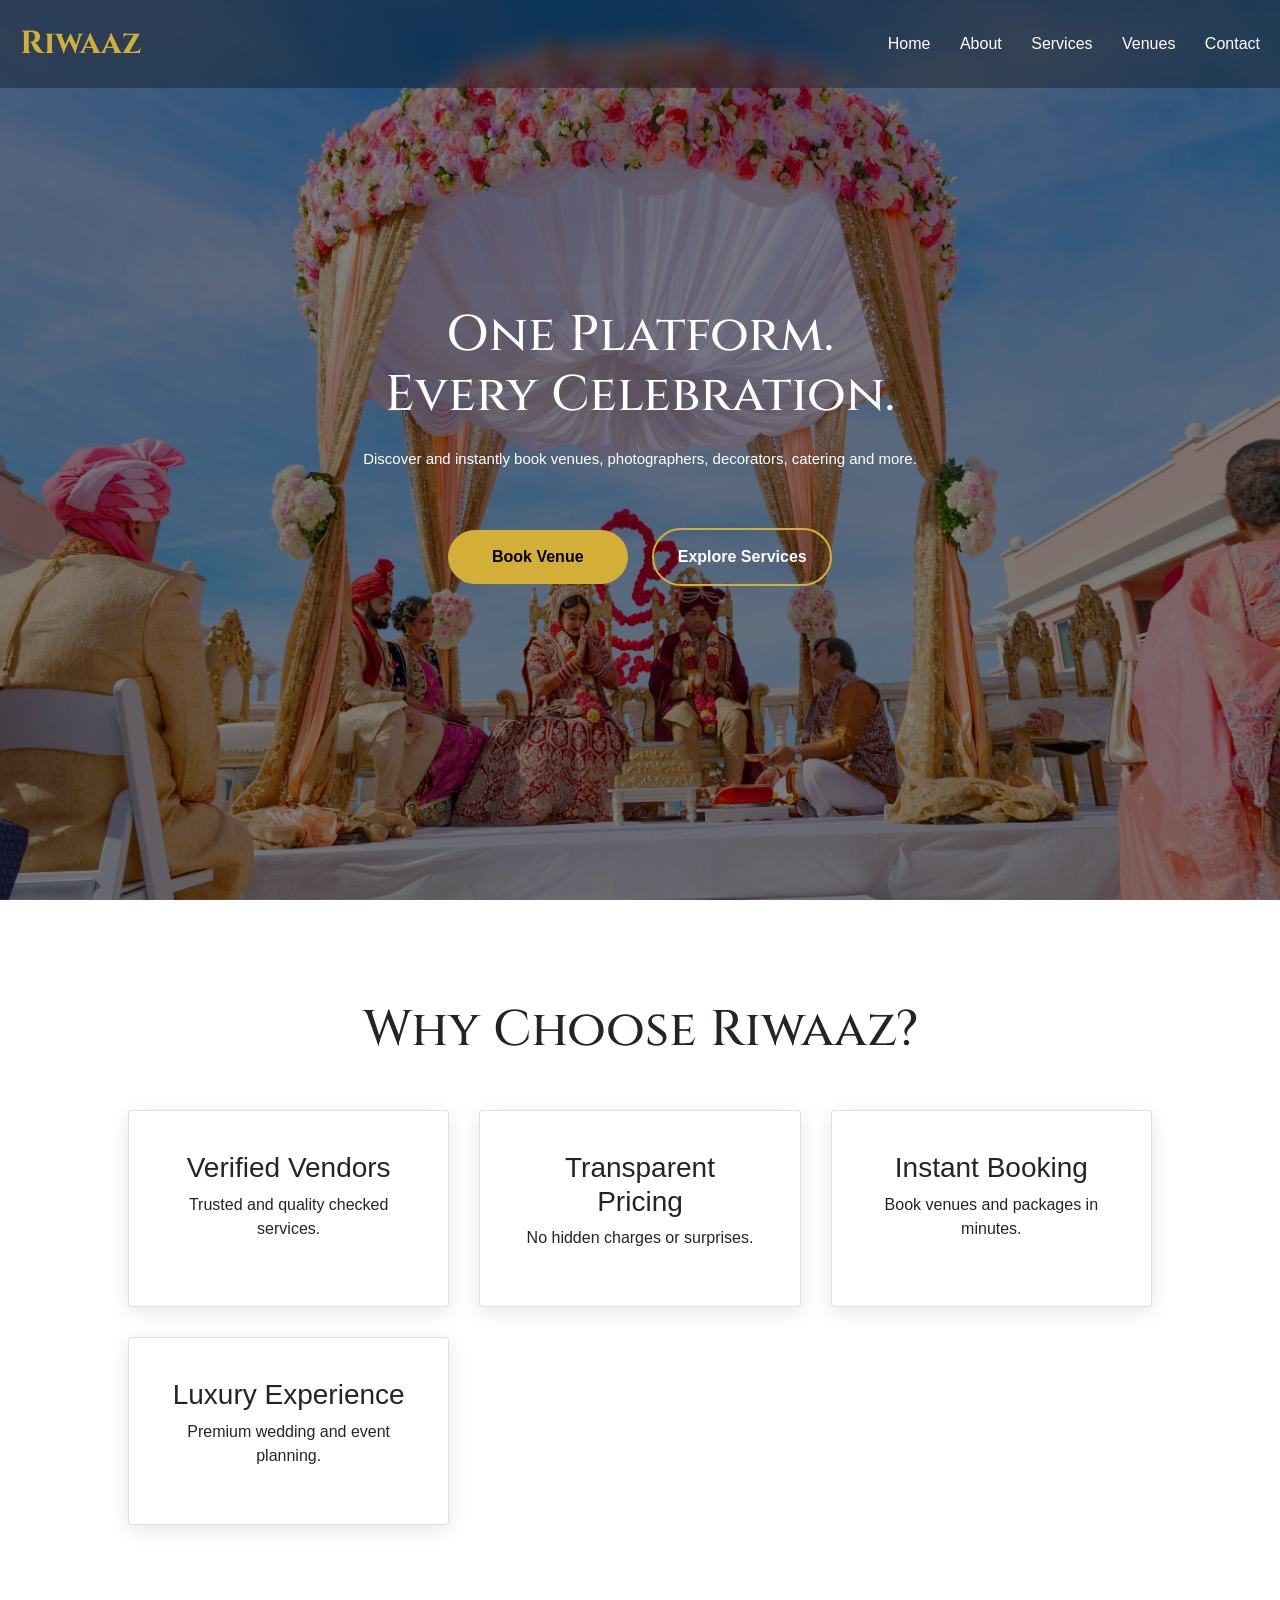
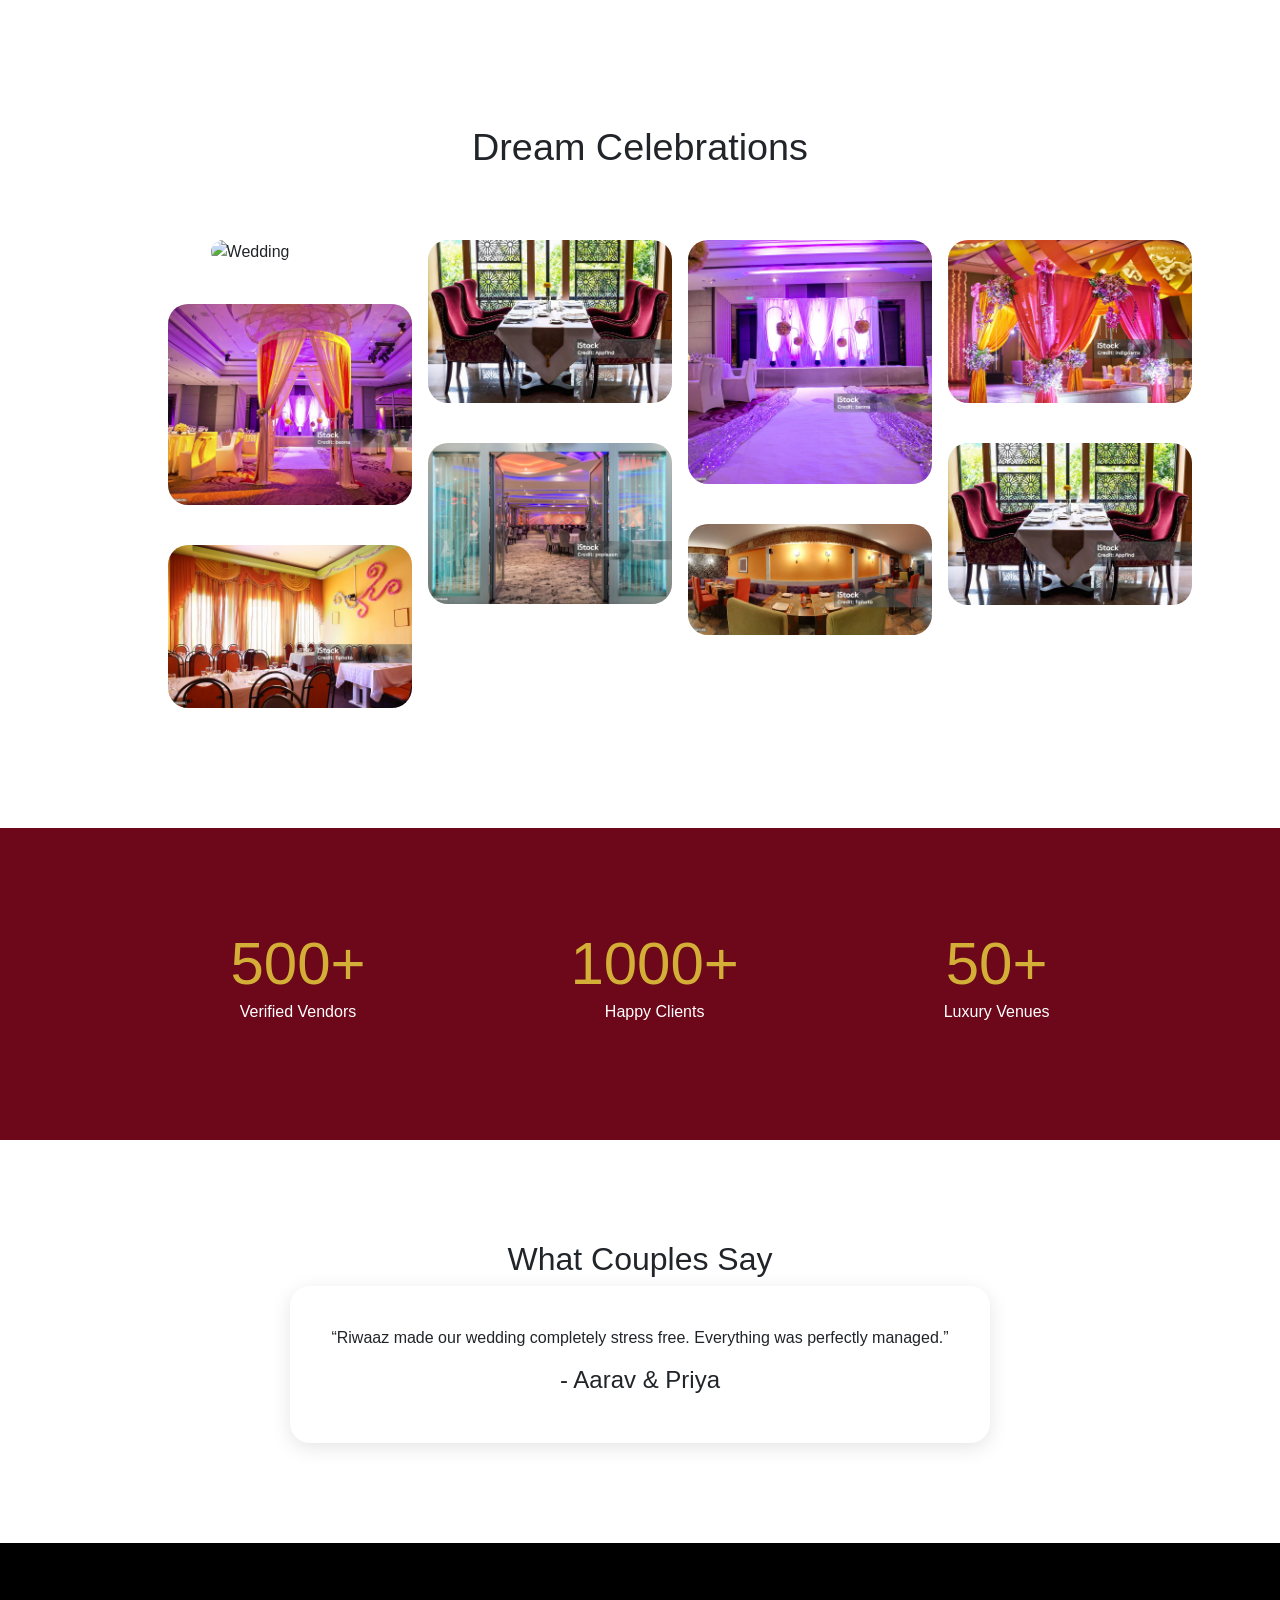
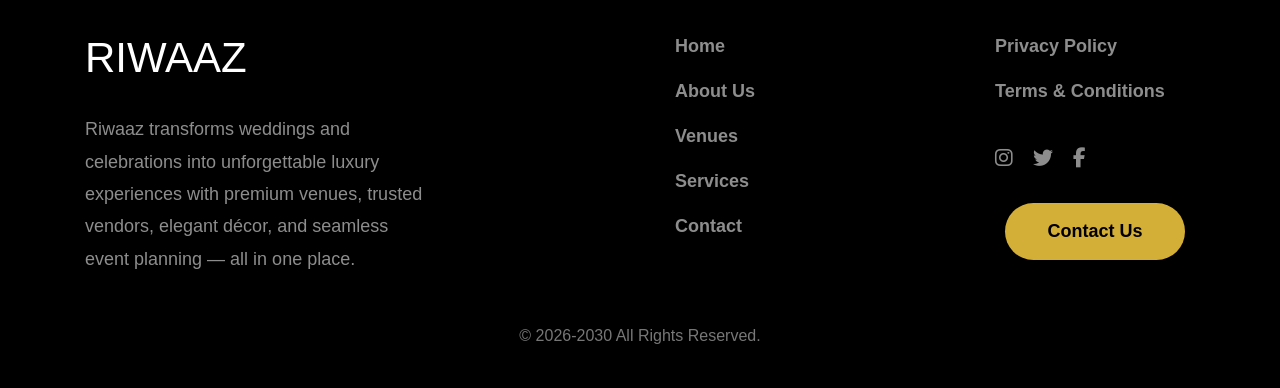
==== commit 4c8aa1cc: "update" ====
--- a/index.html
+++ b/index.html
@@ -138,15 +138,15 @@
     <!-- STATS -->
     <section class="stats">
         <div class="stat-box">
-            <h2 class="counter" data-target="500">0 </h2>
+            <h2 class="counter" data-target="500">0 </h2><h2 class="ct">+</h2>
             <p>Verified Vendors</p>
         </div>
         <div class="stat-box">
-            <h2 class="counter" data-target="1000">0</h2>
+            <h2 class="counter" data-target="1000">0</h2><h2 class="ct">+</h2>
             <p>Happy Clients</p>
         </div>
         <div class="stat-box">
-            <h2 class="counter" data-target="50">0</h2>
+            <h2 class="counter" data-target="50">0</h2><h2 class="ct">+</h2>
             <p>Luxury Venues</p>
         </div>
     </section>
--- a/index.css
+++ b/index.css
@@ -161,6 +161,10 @@
     text-align: center;
     background: #6d071a;
     color: white;
+}
+
+.counter , .ct{
+    display: inline;
 }
 
 @media(max-width:768px){
